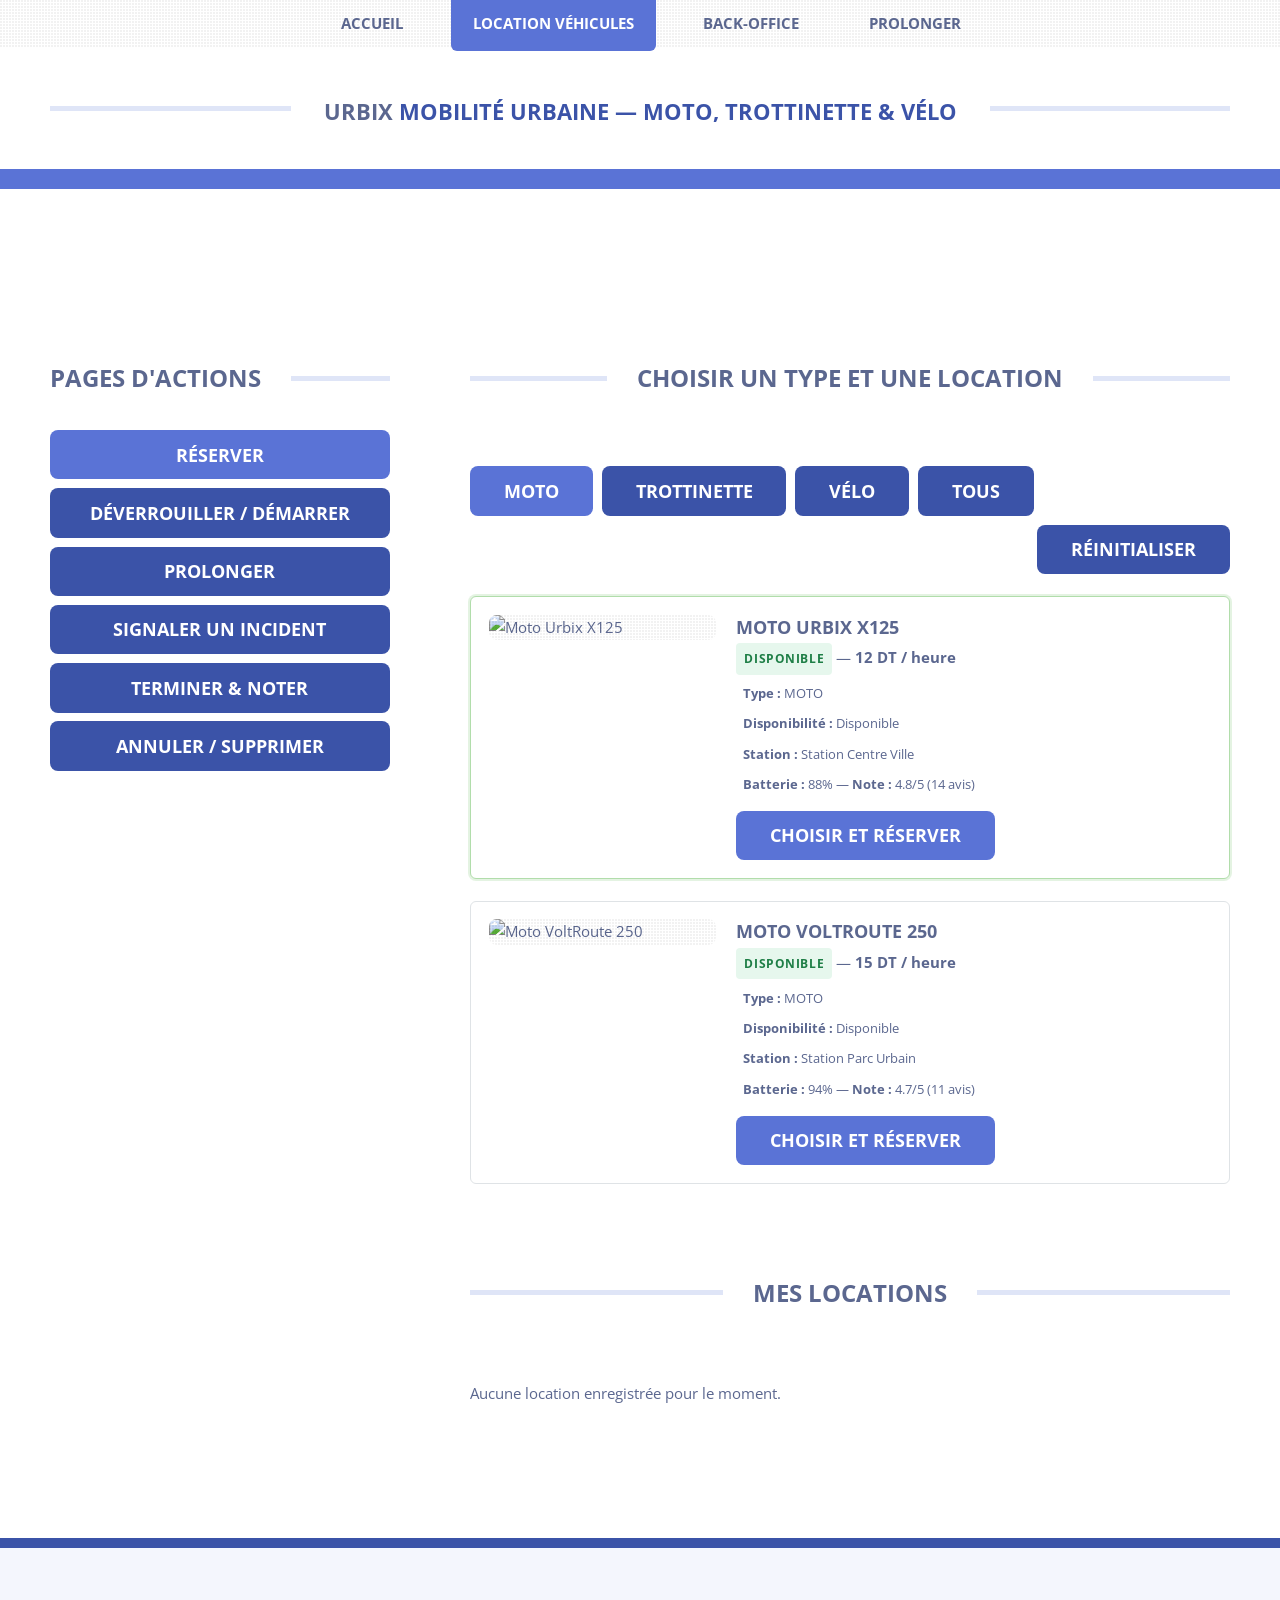
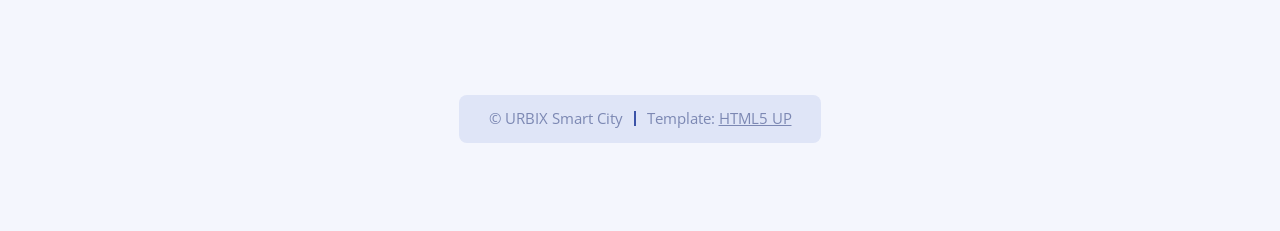
==== _template/mobilite_urbix/mobilite.html @ ba7304e3 "Ajout module mobilite URBIX (front-office, back-office, actions et images)" ====
<!DOCTYPE HTML>
<html>
	<head>
		<title>Location Moto, Trottinette &amp; Vélo - URBIX</title>
		<meta charset="utf-8" />
		<meta name="viewport" content="width=device-width, initial-scale=1, user-scalable=no" />
		<link rel="stylesheet" href="../assets/css/main.css" />
		<style>
			.choix-type-bar { display: flex; flex-wrap: wrap; gap: 0.6em; margin-bottom: 1.5em; }
			.badge-statut { display: inline-block; padding: 0.25em 0.7em; border-radius: 4px; font-size: 0.8em; font-weight: 700; text-transform: uppercase; letter-spacing: 0.05em; }
			.statut-disponible { background: #e6f7ed; color: #1e7e46; }
			.statut-reserve { background: #fff4e5; color: #b25e09; }
			.statut-encours { background: #e6f0ff; color: #1d5bbf; }
			.statut-maintenance { background: #fdecec; color: #b42318; }
			.statut-termine { background: #f0f1f3; color: #475467; }
			.vehicule-meta { list-style: none; padding: 0; margin: 0.5em 0 1em 0; font-size: 0.9em; }
			.vehicule-meta li { margin-bottom: 0.35em; }
			.carte-location-box { border: 1px solid #dfe3e6; border-radius: 6px; padding: 1.2em; margin-bottom: 1.5em; background: #ffffff; }
			.carte-location-box.selectionnee { border-color: #b1ddab; box-shadow: 0 0 0 2px rgba(177, 221, 171, 0.35); }
			.pile-liens-actions { display: flex; flex-direction: column; gap: 0.6em; }
			.pile-liens-actions .button { width: 100%; text-align: center; }
			.historique-item { border-bottom: 1px solid #e5e5e5; padding: 0.9em 0; }
			.historique-item:last-child { border-bottom: none; }
			.actions-ligne { display: flex; flex-wrap: wrap; gap: 0.45em; margin-top: 0.6em; }
			.actions-ligne .button.small { padding: 0.35em 0.75em; font-size: 0.75em; height: auto; line-height: 1.4; }
			.alerte-feedback { padding: 0.8em 1.2em; border-radius: 4px; background: #eef6ee; border: 1px solid #b1ddab; color: #234e26; margin-bottom: 1.2em; display: none; }
		</style>
	</head>
	<body class="is-preload">
		<div id="page-wrapper">

			<header id="header">
				<div class="logo container">
					<div>
						<h1><a href="../index.html" id="logo">URBIX</a></h1>
						<p>Mobilité urbaine — Moto, Trottinette &amp; Vélo</p>
					</div>
				</div>
			</header>

			<nav id="nav">
				<ul>
					<li><a href="../index.html">Accueil</a></li>
					<li class="current"><a href="mobilite.html">Location Véhicules</a></li>
					<li><a href="backoffice_mobilite.html">Back-Office</a></li>
					<li><a href="prolonger.html">Prolonger</a></li>
				</ul>
			</nav>

			<section id="main">
				<div class="container">
					<div class="row gtr-200">

						<div class="col-12">
							<div id="feedbackBox" class="alerte-feedback"></div>
						</div>

						<!-- COLONNE GAUCHE : Liste des pages d'actions empilées -->
						<div class="col-4 col-12-medium">
							<div class="sidebar">
								<section class="box">
									<h2 class="major"><span>Pages d'actions</span></h2>
									<div class="pile-liens-actions">
										<a href="reserver.html" class="button small" id="lienReserver">Réserver</a>
										<a href="demarrer.html" class="button small alt" id="lienDemarrer">Déverrouiller / Démarrer</a>
										<a href="prolonger.html" class="button small alt" id="lienProlonger">Prolonger</a>
										<a href="incident.html" class="button small alt" id="lienIncident">Signaler un incident</a>
										<a href="terminer.html" class="button small alt" id="lienTerminer">Terminer &amp; noter</a>
										<a href="annuler.html" class="button small alt" id="lienAnnuler">Annuler / Supprimer</a>
									</div>
								</section>
							</div>
						</div>

						<!-- COLONNE DROITE : Choix Moto / Trottinette / Vélo + Locations disponibles -->
						<div class="col-8 col-12-medium imp-medium">
							<div class="content">

								<section class="box">
									<h2 class="major"><span>Choisir un type et une location</span></h2>

									<div class="choix-type-bar" id="filterButtons">
										<button type="button" class="button small" data-filter="moto">Moto</button>
										<button type="button" class="button alt small" data-filter="trottinette">Trottinette</button>
										<button type="button" class="button alt small" data-filter="velo">Vélo</button>
										<button type="button" class="button alt small" data-filter="tous">Tous</button>
										<button type="button" class="button alt small" id="btnResetDemo" style="margin-left: auto;">Réinitialiser</button>
									</div>

									<div id="flotteContainer"></div>
								</section>

								<section class="box">
									<h2 class="major"><span>Mes locations</span></h2>
									<div id="listeLocations"></div>
								</section>

							</div>
						</div>

					</div>
				</div>
			</section>

			<footer id="footer">
				<div class="container">
					<div id="copyright">
						<ul class="menu">
							<li>&copy; URBIX Smart City</li><li>Template: <a href="http://html5up.net">HTML5 UP</a></li>
						</ul>
					</div>
				</div>
			</footer>

		</div>

		<script src="../assets/js/jquery.min.js"></script>
		<script src="../assets/js/jquery.dropotron.min.js"></script>
		<script src="../assets/js/jquery.scrolly.min.js"></script>
		<script src="../assets/js/browser.min.js"></script>
		<script src="../assets/js/breakpoints.min.js"></script>
		<script src="../assets/js/util.js"></script>
		<script src="../assets/js/main.js"></script>

		<script>
			const STORAGE_KEY = 'urbix_mobilite_state_v2';

			const DEFAULT_IMAGES_BY_ID = {
				V1: '../images/urbix-moto.png',
				V2: '../images/voltrider.png',
				V3: '../images/scootcity.png',
				V4: '../images/glidemax.png',
				V5: '../images/velo-vassist.png',
				V6: '../images/ecoride.png'
			};

			const INITIAL_STATE = {
				filtre: 'moto',
				selectedVehiculeId: 'V1',
				selectedLocationId: '',
				vehicules: [
					{ id: 'V1', nom: 'Moto Urbix X125', type: 'moto', tarifHeure: 12, autonomie: '88%', station: 'Station Centre Ville', statut: 'disponible', noteMoyenne: 4.8, avisCount: 14, image: '../images/urbix-moto.png' },
					{ id: 'V2', nom: 'Moto VoltRoute 250', type: 'moto', tarifHeure: 15, autonomie: '94%', station: 'Station Parc Urbain', statut: 'disponible', noteMoyenne: 4.7, avisCount: 11, image: '../images/voltrider.png' },
					{ id: 'V3', nom: 'Trottinette ScootCity Pro', type: 'trottinette', tarifHeure: 4, autonomie: '92%', station: 'Station Campus Nord', statut: 'disponible', noteMoyenne: 4.6, avisCount: 22, image: '../images/scootcity.png' },
					{ id: 'V4', nom: 'Trottinette GlideMax', type: 'trottinette', tarifHeure: 5, autonomie: '76%', station: 'Station Gare Centrale', statut: 'disponible', noteMoyenne: 4.5, avisCount: 16, image: '../images/glidemax.png' },
					{ id: 'V5', nom: 'Vélo Urbain V-Assist', type: 'velo', tarifHeure: 5, autonomie: '81%', station: 'Station Gare Centrale', statut: 'disponible', noteMoyenne: 4.9, avisCount: 19, image: '../images/velo-vassist.png' },
					{ id: 'V6', nom: 'Vélo EcoRide City', type: 'velo', tarifHeure: 3, autonomie: '100%', station: 'Station Centre Ville', statut: 'disponible', noteMoyenne: 4.8, avisCount: 27, image: '../images/ecoride.png' }
				],
				locations: []
			};

			let state = loadState();
			let timerInterval = null;

			function loadState() {
				try {
					const raw = localStorage.getItem(STORAGE_KEY);
					if (raw) {
						const parsed = JSON.parse(raw);
						if (Array.isArray(parsed.vehicules)) {
							parsed.vehicules.forEach(v => {
								if (!v.image || v.image.includes('pic0') || v.image.endsWith('.jpg') || !v.image.startsWith('../images/')) {
									v.image = DEFAULT_IMAGES_BY_ID[v.id] || '../images/urbix-moto.png';
								}
							});
						}
						return parsed;
					}
				} catch (e) {}
				return JSON.parse(JSON.stringify(INITIAL_STATE));
			}

			function saveState() {
				localStorage.setItem(STORAGE_KEY, JSON.stringify(state));
			}

			function showFeedback(message) {
				const box = document.getElementById('feedbackBox');
				box.textContent = message;
				box.style.display = 'block';
				clearTimeout(box._timeout);
				box._timeout = setTimeout(() => { box.style.display = 'none'; }, 4000);
			}

			function formatStatut(statut) {
				const map = {
					disponible: ['Disponible', 'statut-disponible'],
					reserve: ['Réservé', 'statut-reserve'],
					encours: ['En cours', 'statut-encours'],
					maintenance: ['En maintenance', 'statut-maintenance'],
					termine: ['Terminé', 'statut-termine']
				};
				const [label, cls] = map[statut] || [statut, 'statut-termine'];
				return `<span class="badge-statut ${cls}">${label}</span>`;
			}

			function mettreAJourLiensActions() {
				const vParam = state.selectedVehiculeId ? `?vehicule=${encodeURIComponent(state.selectedVehiculeId)}` : '';
				const lParam = state.selectedLocationId ? `?loc=${encodeURIComponent(state.selectedLocationId)}` : '';
				document.getElementById('lienReserver').href = `reserver.html${vParam}`;
				document.getElementById('lienDemarrer').href = `demarrer.html${lParam}`;
				document.getElementById('lienProlonger').href = `prolonger.html${lParam}`;
				document.getElementById('lienIncident').href = `incident.html${lParam}`;
				document.getElementById('lienTerminer').href = `terminer.html${lParam}`;
				document.getElementById('lienAnnuler').href = `annuler.html${lParam}`;
			}

			function choisirVehiculeEtAllerReserver(vehiculeId) {
				state.selectedVehiculeId = vehiculeId;
				saveState();
				window.location.href = `reserver.html?vehicule=${encodeURIComponent(vehiculeId)}`;
			}

			function allerAction(page, locId) {
				state.selectedLocationId = locId;
				saveState();
				window.location.href = `${page}?loc=${encodeURIComponent(locId)}`;
			}

			function remettreEnService(vehiculeId) {
				const v = state.vehicules.find(item => item.id === vehiculeId);
				if (!v) return;
				v.statut = 'disponible';
				renderAll();
				showFeedback(`${v.nom} est de nouveau disponible.`);
			}

			function renderFiltres() {
				document.querySelectorAll('#filterButtons button[data-filter]').forEach(btn => {
					const isActive = btn.dataset.filter === state.filtre;
					btn.classList.toggle('alt', !isActive);
				});
			}

			function renderFlotte() {
				const container = document.getElementById('flotteContainer');
				const liste = state.vehicules.filter(v => state.filtre === 'tous' || v.type === state.filtre);

				container.innerHTML = liste.map(v => {
					const estSelectionnee = v.id === state.selectedVehiculeId;
					return `
						<div class="carte-location-box ${estSelectionnee ? 'selectionnee' : ''}">
							<div class="row gtr-50">
								<div class="col-4 col-12-small">
									<span class="image fit" style="margin: 0;"><img src="${v.image}" alt="${v.nom}" /></span>
								</div>
								<div class="col-8 col-12-small">
									<h3 style="margin-bottom: 0.25em;">${v.nom}</h3>
									<p style="margin-bottom: 0.4em;">
										${formatStatut(v.statut)} — <strong>${v.tarifHeure} DT / heure</strong>
									</p>
									<ul class="vehicule-meta">
										<li><strong>Type :</strong> ${v.type.toUpperCase()}</li>
										<li><strong>Disponibilité :</strong> ${v.statut === 'disponible' ? 'Disponible' : 'Non disponible (' + v.statut + ')'}</li>
										<li><strong>Station :</strong> ${v.station}</li>
										<li><strong>Batterie :</strong> ${v.autonomie} — <strong>Note :</strong> ${v.noteMoyenne.toFixed(1)}/5 (${v.avisCount} avis)</li>
									</ul>
									${v.statut === 'disponible'
										? `<button type="button" class="button small" onclick="choisirVehiculeEtAllerReserver('${v.id}')">Choisir et réserver</button>`
										: v.statut === 'maintenance'
											? `<button type="button" class="button alt small" onclick="remettreEnService('${v.id}')">Remettre disponible</button>`
											: `<button type="button" class="button alt small" disabled>Indisponible</button>`
									}
								</div>
							</div>
						</div>
					`;
				}).join('');
			}

			function formatTimer(sec) {
				const m = Math.floor(sec / 60);
				const s = sec % 60;
				return `${String(m).padStart(2, '0')}:${String(s).padStart(2, '0')}`;
			}

			function renderLocations() {
				const container = document.getElementById('listeLocations');
				if (state.locations.length === 0) {
					container.innerHTML = '<p>Aucune location enregistrée pour le moment.</p>';
					return;
				}

				if (!state.selectedLocationId && state.locations[0]) {
					state.selectedLocationId = state.locations[0].id;
				}

				container.innerHTML = state.locations.map(l => {
					const active = l.statut === 'reserve' || l.statut === 'encours';
					return `
						<div class="historique-item">
							<div>
								<strong>${l.id}</strong> — <strong>${l.vehiculeNom}</strong> (${l.vehiculeType})
								${formatStatut(l.statut)}
								${l.annulee ? '<span class="badge-statut statut-termine">Annulée</span>' : ''}
							</div>
							<p style="margin: 0.4em 0;">
								Départ : <strong>${l.stationDepart}</strong> → Retour : <strong>${l.stationRetour}</strong> |
								Durée : <strong>${l.dureeHeures}h</strong> |
								Total : <strong>${l.montant.toFixed(2)} DT</strong> |
								PIN : <strong>${l.codePin}</strong>
								${l.statut === 'encours' ? `| Chrono : <strong id="chrono-${l.id}">${formatTimer(l.elapsedSec || 0)}</strong>` : ''}
								${l.noteDonnee ? `| Note : <strong>${l.noteDonnee}/5</strong>` : ''}
								${l.incident ? `| Incident : <strong>${l.incident}</strong>` : ''}
							</p>
							<div class="actions-ligne">
								${l.statut === 'reserve'
									? `<button type="button" class="button small" onclick="allerAction('demarrer.html', '${l.id}')">Déverrouiller</button>`
									: ''
								}
								${active
									? `
										<button type="button" class="button small" onclick="allerAction('prolonger.html', '${l.id}')">Prolonger</button>
										<button type="button" class="button alt small" onclick="allerAction('incident.html', '${l.id}')">Incident</button>
										<button type="button" class="button small" onclick="allerAction('terminer.html', '${l.id}')">Terminer</button>
									`
									: ''
								}
								<button type="button" class="button alt small" onclick="allerAction('annuler.html', '${l.id}')">
									${active ? 'Annuler' : 'Supprimer'}
								</button>
							</div>
						</div>
					`;
				}).join('');
			}

			function renderAll() {
				renderFiltres();
				renderFlotte();
				renderLocations();
				mettreAJourLiensActions();
				saveState();
			}

			document.querySelectorAll('#filterButtons button[data-filter]').forEach(btn => {
				btn.addEventListener('click', () => {
					state.filtre = btn.dataset.filter;
					renderAll();
				});
			});

			document.getElementById('btnResetDemo').addEventListener('click', () => {
				localStorage.removeItem(STORAGE_KEY);
				state = JSON.parse(JSON.stringify(INITIAL_STATE));
				renderAll();
				showFeedback('Données réinitialisées.');
			});

			timerInterval = setInterval(() => {
				let changed = false;
				state.locations.forEach(l => {
					if (l.statut === 'encours') {
						l.elapsedSec = (l.elapsedSec || 0) + 1;
						const el = document.getElementById('chrono-' + l.id);
						if (el) el.textContent = formatTimer(l.elapsedSec);
						changed = true;
					}
				});
				if (changed) saveState();
			}, 1000);

			renderAll();
		</script>
	</body>
</html>
---- _template/assets/css/main.css ----
@import url("fontawesome-all.min.css");
@import url("https://fonts.googleapis.com/css?family=Open+Sans:400,400italic,700,700italic|Open+Sans+Condensed:700");

/*
	TXT by HTML5 UP
	html5up.net | @ajlkn
	Free for personal and commercial use under the CCA 3.0 license (html5up.net/license)
*/

html, body, div, span, applet, object,
iframe, h1, h2, h3, h4, h5, h6, p, blockquote,
pre, a, abbr, acronym, address, big, cite,
code, del, dfn, em, img, ins, kbd, q, s, samp,
small, strike, strong, sub, sup, tt, var, b,
u, i, center, dl, dt, dd, ol, ul, li, fieldset,
form, label, legend, table, caption, tbody,
tfoot, thead, tr, th, td, article, aside,
canvas, details, embed, figure, figcaption,
footer, header, hgroup, menu, nav, output, ruby,
section, summary, time, mark, audio, video {
	margin: 0;
	padding: 0;
	border: 0;
	font-size: 100%;
	font: inherit;
	vertical-align: baseline;}

article, aside, details, figcaption, figure,
footer, header, hgroup, menu, nav, section {
	display: block;}

body {
	line-height: 1;
}

ol, ul {
	list-style: none;
}

blockquote, q {
	quotes: none;
}

	blockquote:before, blockquote:after, q:before, q:after {
		content: '';
		content: none;
	}

table {
	border-collapse: collapse;
	border-spacing: 0;
}

body {
	-webkit-text-size-adjust: none;
}

mark {
	background-color: transparent;
	color: inherit;
}

input::-moz-focus-inner {
	border: 0;
	padding: 0;
}

input, select, textarea {
	-moz-appearance: none;
	-webkit-appearance: none;
	-ms-appearance: none;
	appearance: none;
}

/* Basic */

	html {
		box-sizing: border-box;
	}

	*, *:before, *:after {
		box-sizing: inherit;
	}

	body {
		background: #f4f6fd;
	}

		body.is-preload *, body.is-preload *:before, body.is-preload *:after {
			-moz-animation: none !important;
			-webkit-animation: none !important;
			-ms-animation: none !important;
			animation: none !important;
			-moz-transition: none !important;
			-webkit-transition: none !important;
			-ms-transition: none !important;
			transition: none !important;
		}

	body, input, textarea, select {
		font-family: 'Open Sans', sans-serif;
		font-weight: 400;
		color: #5b678f;
		font-size: 13pt;
		line-height: 2em;
	}

	h1, h2, h3, h4, h5, h6 {
		font-family: 'Open Sans Condensed', sans-serif;
		font-weight: 700;
		text-transform: uppercase;
		color: #5b678f;
		margin: 0 0 0.5em 0;
		line-height: 1.3;
	}

	h1 a, h2 a, h3 a, h4 a, h5 a, h6 a {
		text-decoration: none;
		color: inherit;
	}

	h2 {
		font-size: 1.65em;
	}

		h2.major {
			position: relative;
			border-top: solid 5px #dfe5f7;
			font-size: 1.65em;
			text-align: center;
			margin: 0 0 3em 0;
			top: 0.775em;
		}

			h2.major span {
				background: #fff;
				position: relative;
				display: inline-block;
				top: -0.775em;
				padding: 0 1.25em 0 1.25em;
			}

	h3, h4 {
		font-size: 1.25em;
	}

	a {
		color: #3b53a8;
		text-decoration: underline;
	}

		a:hover {
			text-decoration: none;
		}

	b, strong {
		font-weight: 700;
		color: #5b678f;
	}

	i, em {
		font-style: italic;
	}

	br.clear {
		clear: both;
	}

	sub {
		position: relative;
		top: 0.5em;
		font-size: 0.8em;
	}

	sup {
		position: relative;
		top: -0.5em;
		font-size: 0.8em;
	}

	hr {
		border: 0;
		border-top: solid 2px #dfe5f7;
		margin: 0 0 3em 0;
	}

	blockquote {
		border-left: solid 5px #dfe5f7;
		padding: 1em 0 1em 1.5em;
		font-style: italic;
	}

	p, ul, ol, dl, table {
		margin-bottom: 3em;
	}

/* Section/Article */

	section, article {
		margin-bottom: 6em;
	}

		section > :last-child, section:last-child, article > :last-child, article:last-child {
			margin-bottom: 0;
		}

	header > p {
		display: block;
		font-family: 'Open Sans Condensed', sans-serif;
		font-weight: 700;
		text-transform: uppercase;
		color: #3b53a8;
	}

/* Container */

	.container {
		margin: 0 auto;
		max-width: 100%;
		width: 64em;
	}

		@media screen and (max-width: 1680px) {

			.container {
				width: 75em;
			}

		}

		@media screen and (max-width: 1280px) {

			.container {
				width: calc(100% - 100px);
			}

		}

		@media screen and (max-width: 980px) {

			.container {
				width: calc(100% - 100px);
			}

		}

		@media screen and (max-width: 736px) {

			.container {
				width: calc(100% - 40px);
			}

		}

		@media screen and (max-width: 360px) {

			.container {
				width: calc(100% - 30px);
			}

		}

/* Row */

	.row {
		display: flex;
		flex-wrap: wrap;
		box-sizing: border-box;
		align-items: stretch;
	}

		.row > * {
			box-sizing: border-box;
		}

		.row.gtr-uniform > * > :last-child {
			margin-bottom: 0;
		}

		.row.aln-left {
			justify-content: flex-start;
		}

		.row.aln-center {
			justify-content: center;
		}

		.row.aln-right {
			justify-content: flex-end;
		}

		.row.aln-top {
			align-items: flex-start;
		}

		.row.aln-middle {
			align-items: center;
		}

		.row.aln-bottom {
			align-items: flex-end;
		}

		.row > .imp {
			order: -1;
		}

		.row > .col-1 {
			width: 8.33333%;
		}

		.row > .off-1 {
			margin-left: 8.33333%;
		}

		.row > .col-2 {
			width: 16.66667%;
		}

		.row > .off-2 {
			margin-left: 16.66667%;
		}

		.row > .col-3 {
			width: 25%;
		}

		.row > .off-3 {
			margin-left: 25%;
		}

		.row > .col-4 {
			width: 33.33333%;
		}

		.row > .off-4 {
			margin-left: 33.33333%;
		}

		.row > .col-5 {
			width: 41.66667%;
		}

		.row > .off-5 {
			margin-left: 41.66667%;
		}

		.row > .col-6 {
			width: 50%;
		}

		.row > .off-6 {
			margin-left: 50%;
		}

		.row > .col-7 {
			width: 58.33333%;
		}

		.row > .off-7 {
			margin-left: 58.33333%;
		}

		.row > .col-8 {
			width: 66.66667%;
		}

		.row > .off-8 {
			margin-left: 66.66667%;
		}

		.row > .col-9 {
			width: 75%;
		}

		.row > .off-9 {
			margin-left: 75%;
		}

		.row > .col-10 {
			width: 83.33333%;
		}

		.row > .off-10 {
			margin-left: 83.33333%;
		}

		.row > .col-11 {
			width: 91.66667%;
		}

		.row > .off-11 {
			margin-left: 91.66667%;
		}

		.row > .col-12 {
			width: 100%;
		}

		.row > .off-12 {
			margin-left: 100%;
		}

		.row.gtr-0 {
			margin-top: 0px;
			margin-left: 0px;
		}

			.row.gtr-0 > * {
				padding: 0px 0 0 0px;
			}

			.row.gtr-0.gtr-uniform {
				margin-top: 0px;
			}

				.row.gtr-0.gtr-uniform > * {
					padding-top: 0px;
				}

		.row.gtr-25 {
			margin-top: -12.5px;
			margin-left: -12.5px;
		}

			.row.gtr-25 > * {
				padding: 12.5px 0 0 12.5px;
			}

			.row.gtr-25.gtr-uniform {
				margin-top: -12.5px;
			}

				.row.gtr-25.gtr-uniform > * {
					padding-top: 12.5px;
				}

		.row.gtr-50 {
			margin-top: -25px;
			margin-left: -25px;
		}

			.row.gtr-50 > * {
				padding: 25px 0 0 25px;
			}

			.row.gtr-50.gtr-uniform {
				margin-top: -25px;
			}

				.row.gtr-50.gtr-uniform > * {
					padding-top: 25px;
				}

		.row {
			margin-top: -50px;
			margin-left: -50px;
		}

			.row > * {
				padding: 50px 0 0 50px;
			}

			.row.gtr-uniform {
				margin-top: -50px;
			}

				.row.gtr-uniform > * {
					padding-top: 50px;
				}

		.row.gtr-150 {
			margin-top: -75px;
			margin-left: -75px;
		}

			.row.gtr-150 > * {
				padding: 75px 0 0 75px;
			}

			.row.gtr-150.gtr-uniform {
				margin-top: -75px;
			}

				.row.gtr-150.gtr-uniform > * {
					padding-top: 75px;
				}

		.row.gtr-200 {
			margin-top: -100px;
			margin-left: -100px;
		}

			.row.gtr-200 > * {
				padding: 100px 0 0 100px;
			}

			.row.gtr-200.gtr-uniform {
				margin-top: -100px;
			}

				.row.gtr-200.gtr-uniform > * {
					padding-top: 100px;
				}

		@media screen and (max-width: 1680px) {

			.row {
				display: flex;
				flex-wrap: wrap;
				box-sizing: border-box;
				align-items: stretch;
			}

				.row > * {
					box-sizing: border-box;
				}

				.row.gtr-uniform > * > :last-child {
					margin-bottom: 0;
				}

				.row.aln-left {
					justify-content: flex-start;
				}

				.row.aln-center {
					justify-content: center;
				}

				.row.aln-right {
					justify-content: flex-end;
				}

				.row.aln-top {
					align-items: flex-start;
				}

				.row.aln-middle {
					align-items: center;
				}

				.row.aln-bottom {
					align-items: flex-end;
				}

				.row > .imp-xlarge {
					order: -1;
				}

				.row > .col-1-xlarge {
					width: 8.33333%;
				}

				.row > .off-1-xlarge {
					margin-left: 8.33333%;
				}

				.row > .col-2-xlarge {
					width: 16.66667%;
				}

				.row > .off-2-xlarge {
					margin-left: 16.66667%;
				}

				.row > .col-3-xlarge {
					width: 25%;
				}

				.row > .off-3-xlarge {
					margin-left: 25%;
				}

				.row > .col-4-xlarge {
					width: 33.33333%;
				}

				.row > .off-4-xlarge {
					margin-left: 33.33333%;
				}

				.row > .col-5-xlarge {
					width: 41.66667%;
				}

				.row > .off-5-xlarge {
					margin-left: 41.66667%;
				}

				.row > .col-6-xlarge {
					width: 50%;
				}

				.row > .off-6-xlarge {
					margin-left: 50%;
				}

				.row > .col-7-xlarge {
					width: 58.33333%;
				}

				.row > .off-7-xlarge {
					margin-left: 58.33333%;
				}

				.row > .col-8-xlarge {
					width: 66.66667%;
				}

				.row > .off-8-xlarge {
					margin-left: 66.66667%;
				}

				.row > .col-9-xlarge {
					width: 75%;
				}

				.row > .off-9-xlarge {
					margin-left: 75%;
				}

				.row > .col-10-xlarge {
					width: 83.33333%;
				}

				.row > .off-10-xlarge {
					margin-left: 83.33333%;
				}

				.row > .col-11-xlarge {
					width: 91.66667%;
				}

				.row > .off-11-xlarge {
					margin-left: 91.66667%;
				}

				.row > .col-12-xlarge {
					width: 100%;
				}

				.row > .off-12-xlarge {
					margin-left: 100%;
				}

				.row.gtr-0 {
					margin-top: 0px;
					margin-left: 0px;
				}

					.row.gtr-0 > * {
						padding: 0px 0 0 0px;
					}

					.row.gtr-0.gtr-uniform {
						margin-top: 0px;
					}

						.row.gtr-0.gtr-uniform > * {
							padding-top: 0px;
						}

				.row.gtr-25 {
					margin-top: -12.5px;
					margin-left: -12.5px;
				}

					.row.gtr-25 > * {
						padding: 12.5px 0 0 12.5px;
					}

					.row.gtr-25.gtr-uniform {
						margin-top: -12.5px;
					}

						.row.gtr-25.gtr-uniform > * {
							padding-top: 12.5px;
						}

				.row.gtr-50 {
					margin-top: -25px;
					margin-left: -25px;
				}

					.row.gtr-50 > * {
						padding: 25px 0 0 25px;
					}

					.row.gtr-50.gtr-uniform {
						margin-top: -25px;
					}

						.row.gtr-50.gtr-uniform > * {
							padding-top: 25px;
						}

				.row {
					margin-top: -50px;
					margin-left: -50px;
				}

					.row > * {
						padding: 50px 0 0 50px;
					}

					.row.gtr-uniform {
						margin-top: -50px;
					}

						.row.gtr-uniform > * {
							padding-top: 50px;
						}

				.row.gtr-150 {
					margin-top: -75px;
					margin-left: -75px;
				}

					.row.gtr-150 > * {
						padding: 75px 0 0 75px;
					}

					.row.gtr-150.gtr-uniform {
						margin-top: -75px;
					}

						.row.gtr-150.gtr-uniform > * {
							padding-top: 75px;
						}

				.row.gtr-200 {
					margin-top: -100px;
					margin-left: -100px;
				}

					.row.gtr-200 > * {
						padding: 100px 0 0 100px;
					}

					.row.gtr-200.gtr-uniform {
						margin-top: -100px;
					}

						.row.gtr-200.gtr-uniform > * {
							padding-top: 100px;
						}

		}

		@media screen and (max-width: 1280px) {

			.row {
				display: flex;
				flex-wrap: wrap;
				box-sizing: border-box;
				align-items: stretch;
			}

				.row > * {
					box-sizing: border-box;
				}

				.row.gtr-uniform > * > :last-child {
					margin-bottom: 0;
				}

				.row.aln-left {
					justify-content: flex-start;
				}

				.row.aln-center {
					justify-content: center;
				}

				.row.aln-right {
					justify-content: flex-end;
				}

				.row.aln-top {
					align-items: flex-start;
				}

				.row.aln-middle {
					align-items: center;
				}

				.row.aln-bottom {
					align-items: flex-end;
				}

				.row > .imp-large {
					order: -1;
				}

				.row > .col-1-large {
					width: 8.33333%;
				}

				.row > .off-1-large {
					margin-left: 8.33333%;
				}

				.row > .col-2-large {
					width: 16.66667%;
				}

				.row > .off-2-large {
					margin-left: 16.66667%;
				}

				.row > .col-3-large {
					width: 25%;
				}

				.row > .off-3-large {
					margin-left: 25%;
				}

				.row > .col-4-large {
					width: 33.33333%;
				}

				.row > .off-4-large {
					margin-left: 33.33333%;
				}

				.row > .col-5-large {
					width: 41.66667%;
				}

				.row > .off-5-large {
					margin-left: 41.66667%;
				}

				.row > .col-6-large {
					width: 50%;
				}

				.row > .off-6-large {
					margin-left: 50%;
				}

				.row > .col-7-large {
					width: 58.33333%;
				}

				.row > .off-7-large {
					margin-left: 58.33333%;
				}

				.row > .col-8-large {
					width: 66.66667%;
				}

				.row > .off-8-large {
					margin-left: 66.66667%;
				}

				.row > .col-9-large {
					width: 75%;
				}

				.row > .off-9-large {
					margin-left: 75%;
				}

				.row > .col-10-large {
					width: 83.33333%;
				}

				.row > .off-10-large {
					margin-left: 83.33333%;
				}

				.row > .col-11-large {
					width: 91.66667%;
				}

				.row > .off-11-large {
					margin-left: 91.66667%;
				}

				.row > .col-12-large {
					width: 100%;
				}

				.row > .off-12-large {
					margin-left: 100%;
				}

				.row.gtr-0 {
					margin-top: 0px;
					margin-left: 0px;
				}

					.row.gtr-0 > * {
						padding: 0px 0 0 0px;
					}

					.row.gtr-0.gtr-uniform {
						margin-top: 0px;
					}

						.row.gtr-0.gtr-uniform > * {
							padding-top: 0px;
						}

				.row.gtr-25 {
					margin-top: -10px;
					margin-left: -10px;
				}

					.row.gtr-25 > * {
						padding: 10px 0 0 10px;
					}

					.row.gtr-25.gtr-uniform {
						margin-top: -10px;
					}

						.row.gtr-25.gtr-uniform > * {
							padding-top: 10px;
						}

				.row.gtr-50 {
					margin-top: -20px;
					margin-left: -20px;
				}

					.row.gtr-50 > * {
						padding: 20px 0 0 20px;
					}

					.row.gtr-50.gtr-uniform {
						margin-top: -20px;
					}

						.row.gtr-50.gtr-uniform > * {
							padding-top: 20px;
						}

				.row {
					margin-top: -40px;
					margin-left: -40px;
				}

					.row > * {
						padding: 40px 0 0 40px;
					}

					.row.gtr-uniform {
						margin-top: -40px;
					}

						.row.gtr-uniform > * {
							padding-top: 40px;
						}

				.row.gtr-150 {
					margin-top: -60px;
					margin-left: -60px;
				}

					.row.gtr-150 > * {
						padding: 60px 0 0 60px;
					}

					.row.gtr-150.gtr-uniform {
						margin-top: -60px;
					}

						.row.gtr-150.gtr-uniform > * {
							padding-top: 60px;
						}

				.row.gtr-200 {
					margin-top: -80px;
					margin-left: -80px;
				}

					.row.gtr-200 > * {
						padding: 80px 0 0 80px;
					}

					.row.gtr-200.gtr-uniform {
						margin-top: -80px;
					}

						.row.gtr-200.gtr-uniform > * {
							padding-top: 80px;
						}

		}

		@media screen and (max-width: 980px) {

			.row {
				display: flex;
				flex-wrap: wrap;
				box-sizing: border-box;
				align-items: stretch;
			}

				.row > * {
					box-sizing: border-box;
				}

				.row.gtr-uniform > * > :last-child {
					margin-bottom: 0;
				}

				.row.aln-left {
					justify-content: flex-start;
				}

				.row.aln-center {
					justify-content: center;
				}

				.row.aln-right {
					justify-content: flex-end;
				}

				.row.aln-top {
					align-items: flex-start;
				}

				.row.aln-middle {
					align-items: center;
				}

				.row.aln-bottom {
					align-items: flex-end;
				}

				.row > .imp-medium {
					order: -1;
				}

				.row > .col-1-medium {
					width: 8.33333%;
				}

				.row > .off-1-medium {
					margin-left: 8.33333%;
				}

				.row > .col-2-medium {
					width: 16.66667%;
				}

				.row > .off-2-medium {
					margin-left: 16.66667%;
				}

				.row > .col-3-medium {
					width: 25%;
				}

				.row > .off-3-medium {
					margin-left: 25%;
				}

				.row > .col-4-medium {
					width: 33.33333%;
				}

				.row > .off-4-medium {
					margin-left: 33.33333%;
				}

				.row > .col-5-medium {
					width: 41.66667%;
				}

				.row > .off-5-medium {
					margin-left: 41.66667%;
				}

				.row > .col-6-medium {
					width: 50%;
				}

				.row > .off-6-medium {
					margin-left: 50%;
				}

				.row > .col-7-medium {
					width: 58.33333%;
				}

				.row > .off-7-medium {
					margin-left: 58.33333%;
				}

				.row > .col-8-medium {
					width: 66.66667%;
				}

				.row > .off-8-medium {
					margin-left: 66.66667%;
				}

				.row > .col-9-medium {
					width: 75%;
				}

				.row > .off-9-medium {
					margin-left: 75%;
				}

				.row > .col-10-medium {
					width: 83.33333%;
				}

				.row > .off-10-medium {
					margin-left: 83.33333%;
				}

				.row > .col-11-medium {
					width: 91.66667%;
				}

				.row > .off-11-medium {
					margin-left: 91.66667%;
				}

				.row > .col-12-medium {
					width: 100%;
				}

				.row > .off-12-medium {
					margin-left: 100%;
				}

				.row.gtr-0 {
					margin-top: 0px;
					margin-left: 0px;
				}

					.row.gtr-0 > * {
						padding: 0px 0 0 0px;
					}

					.row.gtr-0.gtr-uniform {
						margin-top: 0px;
					}

						.row.gtr-0.gtr-uniform > * {
							padding-top: 0px;
						}

				.row.gtr-25 {
					margin-top: -12.5px;
					margin-left: -12.5px;
				}

					.row.gtr-25 > * {
						padding: 12.5px 0 0 12.5px;
					}

					.row.gtr-25.gtr-uniform {
						margin-top: -12.5px;
					}

						.row.gtr-25.gtr-uniform > * {
							padding-top: 12.5px;
						}

				.row.gtr-50 {
					margin-top: -25px;
					margin-left: -25px;
				}

					.row.gtr-50 > * {
						padding: 25px 0 0 25px;
					}

					.row.gtr-50.gtr-uniform {
						margin-top: -25px;
					}

						.row.gtr-50.gtr-uniform > * {
							padding-top: 25px;
						}

				.row {
					margin-top: -50px;
					margin-left: -50px;
				}

					.row > * {
						padding: 50px 0 0 50px;
					}

					.row.gtr-uniform {
						margin-top: -50px;
					}

						.row.gtr-uniform > * {
							padding-top: 50px;
						}

				.row.gtr-150 {
					margin-top: -75px;
					margin-left: -75px;
				}

					.row.gtr-150 > * {
						padding: 75px 0 0 75px;
					}

					.row.gtr-150.gtr-uniform {
						margin-top: -75px;
					}

						.row.gtr-150.gtr-uniform > * {
							padding-top: 75px;
						}

				.row.gtr-200 {
					margin-top: -100px;
					margin-left: -100px;
				}

					.row.gtr-200 > * {
						padding: 100px 0 0 100px;
					}

					.row.gtr-200.gtr-uniform {
						margin-top: -100px;
					}

						.row.gtr-200.gtr-uniform > * {
							padding-top: 100px;
						}

		}

		@media screen and (max-width: 736px) {

			.row {
				display: flex;
				flex-wrap: wrap;
				box-sizing: border-box;
				align-items: stretch;
			}

				.row > * {
					box-sizing: border-box;
				}

				.row.gtr-uniform > * > :last-child {
					margin-bottom: 0;
				}

				.row.aln-left {
					justify-content: flex-start;
				}

				.row.aln-center {
					justify-content: center;
				}

				.row.aln-right {
					justify-content: flex-end;
				}

				.row.aln-top {
					align-items: flex-start;
				}

				.row.aln-middle {
					align-items: center;
				}

				.row.aln-bottom {
					align-items: flex-end;
				}

				.row > .imp-small {
					order: -1;
				}

				.row > .col-1-small {
					width: 8.33333%;
				}

				.row > .off-1-small {
					margin-left: 8.33333%;
				}

				.row > .col-2-small {
					width: 16.66667%;
				}

				.row > .off-2-small {
					margin-left: 16.66667%;
				}

				.row > .col-3-small {
					width: 25%;
				}

				.row > .off-3-small {
					margin-left: 25%;
				}

				.row > .col-4-small {
					width: 33.33333%;
				}

				.row > .off-4-small {
					margin-left: 33.33333%;
				}

				.row > .col-5-small {
					width: 41.66667%;
				}

				.row > .off-5-small {
					margin-left: 41.66667%;
				}

				.row > .col-6-small {
					width: 50%;
				}

				.row > .off-6-small {
					margin-left: 50%;
				}

				.row > .col-7-small {
					width: 58.33333%;
				}

				.row > .off-7-small {
					margin-left: 58.33333%;
				}

				.row > .col-8-small {
					width: 66.66667%;
				}

				.row > .off-8-small {
					margin-left: 66.66667%;
				}

				.row > .col-9-small {
					width: 75%;
				}

				.row > .off-9-small {
					margin-left: 75%;
				}

				.row > .col-10-small {
					width: 83.33333%;
				}

				.row > .off-10-small {
					margin-left: 83.33333%;
				}

				.row > .col-11-small {
					width: 91.66667%;
				}

				.row > .off-11-small {
					margin-left: 91.66667%;
				}

				.row > .col-12-small {
					width: 100%;
				}

				.row > .off-12-small {
					margin-left: 100%;
				}

				.row.gtr-0 {
					margin-top: 0px;
					margin-left: 0px;
				}

					.row.gtr-0 > * {
						padding: 0px 0 0 0px;
					}

					.row.gtr-0.gtr-uniform {
						margin-top: 0px;
					}

						.row.gtr-0.gtr-uniform > * {
							padding-top: 0px;
						}

				.row.gtr-25 {
					margin-top: -5px;
					margin-left: -5px;
				}

					.row.gtr-25 > * {
						padding: 5px 0 0 5px;
					}

					.row.gtr-25.gtr-uniform {
						margin-top: -5px;
					}

						.row.gtr-25.gtr-uniform > * {
							padding-top: 5px;
						}

				.row.gtr-50 {
					margin-top: -10px;
					margin-left: -10px;
				}

					.row.gtr-50 > * {
						padding: 10px 0 0 10px;
					}

					.row.gtr-50.gtr-uniform {
						margin-top: -10px;
					}

						.row.gtr-50.gtr-uniform > * {
							padding-top: 10px;
						}

				.row {
					margin-top: -20px;
					margin-left: -20px;
				}

					.row > * {
						padding: 20px 0 0 20px;
					}

					.row.gtr-uniform {
						margin-top: -20px;
					}

						.row.gtr-uniform > * {
							padding-top: 20px;
						}

				.row.gtr-150 {
					margin-top: -30px;
					margin-left: -30px;
				}

					.row.gtr-150 > * {
						padding: 30px 0 0 30px;
					}

					.row.gtr-150.gtr-uniform {
						margin-top: -30px;
					}

						.row.gtr-150.gtr-uniform > * {
							padding-top: 30px;
						}

				.row.gtr-200 {
					margin-top: -40px;
					margin-left: -40px;
				}

					.row.gtr-200 > * {
						padding: 40px 0 0 40px;
					}

					.row.gtr-200.gtr-uniform {
						margin-top: -40px;
					}

						.row.gtr-200.gtr-uniform > * {
							padding-top: 40px;
						}

		}

		@media screen and (max-width: 360px) {

			.row {
				display: flex;
				flex-wrap: wrap;
				box-sizing: border-box;
				align-items: stretch;
			}

				.row > * {
					box-sizing: border-box;
				}

				.row.gtr-uniform > * > :last-child {
					margin-bottom: 0;
				}

				.row.aln-left {
					justify-content: flex-start;
				}

				.row.aln-center {
					justify-content: center;
				}

				.row.aln-right {
					justify-content: flex-end;
				}

				.row.aln-top {
					align-items: flex-start;
				}

				.row.aln-middle {
					align-items: center;
				}

				.row.aln-bottom {
					align-items: flex-end;
				}

				.row > .imp-xsmall {
					order: -1;
				}

				.row > .col-1-xsmall {
					width: 8.33333%;
				}

				.row > .off-1-xsmall {
					margin-left: 8.33333%;
				}

				.row > .col-2-xsmall {
					width: 16.66667%;
				}

				.row > .off-2-xsmall {
					margin-left: 16.66667%;
				}

				.row > .col-3-xsmall {
					width: 25%;
				}

				.row > .off-3-xsmall {
					margin-left: 25%;
				}

				.row > .col-4-xsmall {
					width: 33.33333%;
				}

				.row > .off-4-xsmall {
					margin-left: 33.33333%;
				}

				.row > .col-5-xsmall {
					width: 41.66667%;
				}

				.row > .off-5-xsmall {
					margin-left: 41.66667%;
				}

				.row > .col-6-xsmall {
					width: 50%;
				}

				.row > .off-6-xsmall {
					margin-left: 50%;
				}

				.row > .col-7-xsmall {
					width: 58.33333%;
				}

				.row > .off-7-xsmall {
					margin-left: 58.33333%;
				}

				.row > .col-8-xsmall {
					width: 66.66667%;
				}

				.row > .off-8-xsmall {
					margin-left: 66.66667%;
				}

				.row > .col-9-xsmall {
					width: 75%;
				}

				.row > .off-9-xsmall {
					margin-left: 75%;
				}

				.row > .col-10-xsmall {
					width: 83.33333%;
				}

				.row > .off-10-xsmall {
					margin-left: 83.33333%;
				}

				.row > .col-11-xsmall {
					width: 91.66667%;
				}

				.row > .off-11-xsmall {
					margin-left: 91.66667%;
				}

				.row > .col-12-xsmall {
					width: 100%;
				}

				.row > .off-12-xsmall {
					margin-left: 100%;
				}

				.row.gtr-0 {
					margin-top: 0px;
					margin-left: 0px;
				}

					.row.gtr-0 > * {
						padding: 0px 0 0 0px;
					}

					.row.gtr-0.gtr-uniform {
						margin-top: 0px;
					}

						.row.gtr-0.gtr-uniform > * {
							padding-top: 0px;
						}

				.row.gtr-25 {
					margin-top: -3.75px;
					margin-left: -3.75px;
				}

					.row.gtr-25 > * {
						padding: 3.75px 0 0 3.75px;
					}

					.row.gtr-25.gtr-uniform {
						margin-top: -3.75px;
					}

						.row.gtr-25.gtr-uniform > * {
							padding-top: 3.75px;
						}

				.row.gtr-50 {
					margin-top: -7.5px;
					margin-left: -7.5px;
				}

					.row.gtr-50 > * {
						padding: 7.5px 0 0 7.5px;
					}

					.row.gtr-50.gtr-uniform {
						margin-top: -7.5px;
					}

						.row.gtr-50.gtr-uniform > * {
							padding-top: 7.5px;
						}

				.row {
					margin-top: -15px;
					margin-left: -15px;
				}

					.row > * {
						padding: 15px 0 0 15px;
					}

					.row.gtr-uniform {
						margin-top: -15px;
					}

						.row.gtr-uniform > * {
							padding-top: 15px;
						}

				.row.gtr-150 {
					margin-top: -22.5px;
					margin-left: -22.5px;
				}

					.row.gtr-150 > * {
						padding: 22.5px 0 0 22.5px;
					}

					.row.gtr-150.gtr-uniform {
						margin-top: -22.5px;
					}

						.row.gtr-150.gtr-uniform > * {
							padding-top: 22.5px;
						}

				.row.gtr-200 {
					margin-top: -30px;
					margin-left: -30px;
				}

					.row.gtr-200 > * {
						padding: 30px 0 0 30px;
					}

					.row.gtr-200.gtr-uniform {
						margin-top: -30px;
					}

						.row.gtr-200.gtr-uniform > * {
							padding-top: 30px;
						}

		}

/* Image */

	.image {
		position: relative;
		display: inline-block;
		border-radius: 8px;
	}

		.image img {
			display: block;
			width: 100%;
			border-radius: 8px;
		}

		.image:before {
			content: '';
			position: absolute;
			left: 0;
			top: 0;
			width: 100%;
			height: 100%;
			background: url("images/overlay.png");
			border-radius: 8px;
		}

		.image.fit {
			display: block;
			width: 100%;
		}

		.image.featured {
			display: block;
			width: 100%;
			margin: 0 0 2em 0;
		}

		.image.left {
			float: left;
			margin: 0 2em 2em 0;
		}

		.image.centered {
			display: block;
			margin: 0 0 2em 0;
		}

			.image.centered img {
				margin: 0 auto;
				width: auto;
			}

/* Button */

	input[type="button"],
	input[type="submit"],
	input[type="reset"],
	button,
	.button {
		-webkit-appearance: none;
		display: inline-block;
		font-family: 'Open Sans Condensed', sans-serif;
		font-weight: 700;
		text-transform: uppercase;
		text-decoration: none;
		background: #5a73d6;
		color: #fff;
		border: 0;
		line-height: 1em;
		border-radius: 8px;
		outline: 0;
		cursor: pointer;
		-moz-transition: background-color .2s ease-in-out;
		-webkit-transition: background-color .2s ease-in-out;
		-o-transition: background-color .2s ease-in-out;
		-ms-transition: background-color .2s ease-in-out;
		transition: background-color .2s ease-in-out;
		font-size: 1.25em;
		padding: 0.85em 1.85em;
		text-align: center;
	}

		input[type="button"]:hover,
		input[type="submit"]:hover,
		input[type="reset"]:hover,
		button:hover,
		.button:hover {
			background: #3b53a8;
		}

		input[type="button"]:active,
		input[type="submit"]:active,
		input[type="reset"]:active,
		button:active,
		.button:active {
			background: #2f448c;
		}

		input[type="button"].alt,
		input[type="submit"].alt,
		input[type="reset"].alt,
		button.alt,
		.button.alt {
			background: #3b53a8;
		}

			input[type="button"].alt:hover,
			input[type="submit"].alt:hover,
			input[type="reset"].alt:hover,
			button.alt:hover,
			.button.alt:hover {
				background: #5a73d6;
			}

			input[type="button"].alt:active,
			input[type="submit"].alt:active,
			input[type="reset"].alt:active,
			button.alt:active,
			.button.alt:active {
				background: #2f448c;
			}

		input[type="button"].large,
		input[type="submit"].large,
		input[type="reset"].large,
		button.large,
		.button.large {
			font-size: 1.65em;
		}

/* List */

	ul {
		list-style: disc;
		padding-left: 1em;
	}

		ul li {
			padding-left: 0.5em;
		}

	ol {
		list-style: decimal;
		padding-left: 1.25em;
	}

		ol li {
			padding-left: 0.25em;
		}

/* Divided */

	ul.divided {
		list-style: none;
		padding-left: 0;
	}

		ul.divided > li {
			border-top: solid 2px #dfe5f7;
			padding-top: 2.35em;
			margin-top: 2.35em;
			padding-left: 0;
		}

			ul.divided > li:first-child {
				border-top: 0;
				padding-top: 0;
				margin-top: 0;
			}

/* Actions */

	ul.actions {
		list-style: none;
		padding-left: 0;
		text-align: center;
		margin: 2em 0 0 0;
	}

		ul.actions li {
			display: inline-block;
			margin: 0 0 0 1em;
			padding-left: 0;
		}

			ul.actions li:first-child {
				margin-left: 0;
			}

/* Contact */

	ul.contact {
		list-style: none;
		padding-left: 0;
		cursor: default;
	}

		ul.contact li {
			-moz-transition: top .15s ease-in-out;
			-webkit-transition: top .15s ease-in-out;
			-ms-transition: top .15s ease-in-out;
			transition: top .15s ease-in-out;
			position: relative;
			display: inline-block;
			margin: 0 0.25em 0 0.25em;
			top: 0;
			padding-left: 0;
		}

			ul.contact li a {
				-moz-transition: background-color .2s ease-in-out;
				-webkit-transition: background-color .2s ease-in-out;
				-ms-transition: background-color .2s ease-in-out;
				transition: background-color .2s ease-in-out;
				display: block;
				position: relative;
				width: 48px;
				height: 48px;
				border-radius: 6px;
				outline: 0;
				background: #3b53a8;
				text-align: center;
			}

				ul.contact li a:before {
					color: #f4f6fd;
					font-size: 32px;
					line-height: 48px;
				}

			ul.contact li:hover {
				top: -5px;
			}

				ul.contact li:hover a.fa-facebook {
					background-color: #2f448c;
				}

				ul.contact li:hover a.fa-twitter {
					background-color: #5a73d6;
				}

				ul.contact li:hover a.fa-dribbble {
					background-color: #6f86df;
				}

				ul.contact li:hover a.fa-linkedin {
					background-color: #4059a8;
				}

				ul.contact li:hover a.fa-instagram {
					background-color: #4a63b5;
				}

				ul.contact li:hover a.fa-google-plus {
					background-color: #7d92e5;
				}

			ul.contact li:active {
				top: 0;
			}

/* Special */

	ul.special {
		list-style: none;
		padding-left: 0;
		cursor: default;
		position: relative;
		margin: -2em 0 4em -2em;
	}

		ul.special li {
			-moz-transition: top .15s ease-in-out;
			-webkit-transition: top .15s ease-in-out;
			-ms-transition: top .15s ease-in-out;
			transition: top .15s ease-in-out;
			position: relative;
			display: inline-block;
			top: 0;
			padding: 2em 0 0 2em;
		}

			ul.special li a {
				display: block;
				outline: 0;
			}

				ul.special li a:before {
					-moz-transition: background-color .2s ease-in-out;
					-webkit-transition: background-color .2s ease-in-out;
					-ms-transition: background-color .2s ease-in-out;
					transition: background-color .2s ease-in-out;
					display: block;
					text-align: center;
					background: #3b53a8;
					border-radius: 100%;
					width: 2.25em;
					height: 2.25em;
					line-height: 2.175em;
					font-size: 5em;
					color: #fff;
				}

			ul.special li:hover {
				top: -1em;
			}

				ul.special li:hover a:before {
					background: #5a73d6;
				}

/* Meta */

	ul.meta {
		font-size: 0.85em;
		color: #7c88b3;
		list-style: none;
		padding-left: 0;
	}

		ul.meta li {
			position: relative;
			display: inline-block;
			margin-left: 1em;
			padding-left: 0;
		}

			ul.meta li a {
				color: inherit;
				outline: 0;
			}

			ul.meta li:first-child {
				margin-left: 0;
			}

			ul.meta li:before {
				opacity: 0.5;
				cursor: default;
				margin-right: 0.5em;
			}

/* Menu */

	ul.menu {
		list-style: none;
		padding-left: 0;
	}

		ul.menu li {
			border-left: solid 1px #dfe5f7;
			display: inline-block;
			padding: 0 0 0 0.75em;
			margin: 0 0 0 0.75em;
		}

			ul.menu li:first-child {
				border-left: 0;
				margin-left: 0;
				padding-left: 0;
			}

/* Forms */

	form label {
		display: block;
		margin: 0 0 1em 0;
		font-family: 'Open Sans Condensed', sans-serif;
		font-weight: 700;
		text-transform: uppercase;
		color: #5b678f;
	}

	form input[type="text"],
	form input[type="email"],
	form input[type="password"],
	form select,
	form textarea {
		-webkit-appearance: none;
		display: block;
		width: 100%;
		border-radius: 8px;
		border: solid 2px #dfe5f7;
	}

		form input[type="text"]:focus,
		form input[type="email"]:focus,
		form input[type="password"]:focus,
		form select:focus,
		form textarea:focus {
			border-color: #2f448c;
		}

	form input[type="text"],
	form input[type="email"],
	form input[type="password"],
	form select {
		line-height: 3em;
		padding: 0 1em;
	}

	form textarea {
		min-height: 9em;
		padding: 1em;
	}

	form ::-webkit-input-placeholder {
		color: #7c88b3 !important;
	}

	form :-moz-placeholder {
		color: #7c88b3 !important;
	}

	form ::-moz-placeholder {
		color: #7c88b3 !important;
	}

	form :-ms-input-placeholder {
		color: #7c88b3 !important;
	}

	form ::-moz-focus-inner {
		border: 0;
	}

/* Tables */

	table {
		width: 100%;
	}

		table.default {
			width: 100%;
		}

			table.default tr {
				border-top: solid 2px #dfe5f7;
			}

				table.default tr:first-child {
					border-top: 0;
				}

			table.default td {
				padding: 0.5em 1em 0.5em 1em;
			}

			table.default th {
				text-align: left;
				padding: 0.5em 1em 0.5em 1em;
				margin: 0 0 1em 0;
				font-family: 'Open Sans Condensed', sans-serif;
				font-weight: 700;
				text-transform: uppercase;
				color: #5b678f;
			}

			table.default thead {
				background: #3b53a8;
				color: #fff;
			}

/* Box */

	.box.highlight {
		text-align: center;
	}

		.box.highlight h2 {
			font-size: 3em;
			margin: 0 0 0.25em 0;
		}

		.box.highlight header > p {
			font-size: 1.65em;
			margin: 0 0 1.5em 0;
		}

	.box.feature {
		text-align: center;
	}

	.box.post header {
		margin: 0 0 2.5em 0;
	}

	.box.post h3 {
		font-size: 3em;
		margin: 0 0 0.25em 0;
	}

	.box.post header > p {
		font-size: 1.65em;
		margin: 0 0 0.5em 0;
	}

	.box.post ul.meta {
		margin: 0 0 0.5em 0;
	}

	.box.post-summary h3 {
		line-height: 1em;
		margin: 0 0 0.75em 0;
	}

	.box.post-summary .meta {
		margin: 0;
		line-height: 1em;
	}

	.box.page-content header {
		margin: 0 0 2.5em 0;
	}

	.box.page-content h2 {
		font-size: 3em;
		margin: 0 0 0.5em 0;
	}

	.box.page-content header > p {
		font-size: 1.65em;
		margin: 0 0 0.5em 0;
	}

	.box.page-content ul.meta {
		margin: 0 0 0.5em 0;
	}

/* Icons */

	.icon {
		text-decoration: none;
		position: relative;
		text-decoration: none;
	}

		.icon:before {
			-moz-osx-font-smoothing: grayscale;
			-webkit-font-smoothing: antialiased;
			display: inline-block;
			font-style: normal;
			font-variant: normal;
			text-rendering: auto;
			line-height: 1;
			text-transform: none !important;
			font-family: 'Font Awesome 5 Free';
			font-weight: 400;
		}

		.icon:before {
			line-height: inherit;
		}

		.icon > .label {
			display: none;
		}

		.icon.solid:before {
			font-weight: 900;
		}

		.icon.brands:before {
			font-family: 'Font Awesome 5 Brands';
		}

/* Page Wrapper */

	#page-wrapper > section {
		margin-bottom: 0;
	}

/* Header */

	#header {
		text-align: center;
		font-size: 2em;
		font-family: 'Open Sans Condensed', sans-serif;
		font-weight: 700;
		text-transform: uppercase;
		padding: 2em 0;
		background: #fff;
		margin: 0 auto;
	}

		#header .logo {
			position: relative;
			text-align: center;
			border-top: solid 5px #dfe5f7;
			top: 0.65em;
		}

			#header .logo div {
				background: #fff;
				position: relative;
				display: inline-block;
				padding: 0 1.5em 0 1.5em;
				top: -0.65em;
			}

			#header .logo h1 {
				display: inline;
			}

			#header .logo p {
				display: inline;
				color: #3b53a8;
			}

/* Nav */

	body {
		padding-top: 3.25em;
	}

	#nav {
		position: fixed;
		top: 0;
		left: 0;
		z-index: 1000;
		background-color: rgba(255, 255, 255, 0.95);
		background-image: url("images/overlay.png");
		width: 100%;
		height: 3.25em;
		line-height: 3.25em;
		text-align: center;
		font-family: 'Open Sans Condensed', sans-serif;
		font-weight: 700;
		text-transform: uppercase;
		cursor: default;
	}

		#nav ul {
			position: relative;
			z-index: 1001;
		}

		#nav li {
			display: inline-block;
			margin: 0 0.5em 0 0.5em;
			top: 0;
			position: relative;
			-moz-transition: top .15s ease-in-out;
			-webkit-transition: top .15s ease-in-out;
			-o-transition: top .15s ease-in-out;
			-ms-transition: top .15s ease-in-out;
			transition: top .15s ease-in-out;
		}

			#nav li > ul {
				display: none;
			}

			#nav li a, #nav li span {
				-moz-transition: background-color .075s ease-in-out, color .075s ease-in-out;
				-webkit-transition: background-color .075s ease-in-out, color .075s ease-in-out;
				-ms-transition: background-color .075s ease-in-out, color .075s ease-in-out;
				transition: background-color .075s ease-in-out, color .075s ease-in-out;
				position: relative;
				display: block;
				text-decoration: none;
				color: #5b678f;
				top: -6px;
				padding: 6px 1.5em 0.25em 1.5em;
				border-bottom-left-radius: 6px;
				border-bottom-right-radius: 6px;
				outline: 0;
			}

			#nav li:hover, #nav li.active {
				top: 3px;
			}

			#nav li:hover a, #nav li:hover span {
				background: #3b53a8;
				color: #fff;
			}

			#nav li.active a, #nav li.active span {
				background: #3b53a8;
				color: #fff;
			}

			#nav li.current a {
				background: #5a73d6;
				color: #fff;
			}

	.dropotron {
		list-style: none;
		background: #465487;
		color: #fff;
		border-radius: 6px;
		line-height: 2.75em;
		text-align: center;
		font-family: 'Open Sans Condensed', sans-serif;
		font-weight: 700;
		text-transform: uppercase;
		padding: 1em 0;
		text-align: left;
		min-width: 14em;
		margin-top: -1em;
		box-shadow: 0 1em 2em 0 rgba(0, 0, 0, 0.1);
	}

		.dropotron li {
			padding-left: 0;
		}

			.dropotron li > a, .dropotron li > span {
				display: block;
				color: #dfe5f7;
				text-decoration: none;
				padding: 0 1.25em;
			}

			.dropotron li:hover > a, .dropotron li:hover > span {
				color: #fff;
				background: #5a73d6;
			}

			.dropotron li.active > a, .dropotron li.active > span {
				color: #fff;
				background: #5a73d6;
			}

			.dropotron li:first-child {
				border-top: 0;
			}

		.dropotron.level-0 {
			margin-top: 1em;
			font-size: 0.9em;
		}

			.dropotron.level-0:before {
				content: '';
				position: absolute;
				left: 50%;
				margin-left: -1em;
				top: -0.65em;
				border-bottom: solid 1em #465487;
				border-left: solid 1em transparent;
				border-right: solid 1em transparent;
			}

/* Banner */

	#banner {
		position: relative;
		background-image: url("images/overlay.png"), url("images/overlay.png"), url("../../images/banner.jpg");
		background-position: top left, top left, center center;
		background-repeat: repeat, repeat, no-repeat;
		background-size: auto, auto, cover;
		z-index: 1;
		padding: 11em 0;
	}

		#banner .content {
			position: relative;
			background-color: rgba(23, 32, 66, 0.88);
			background-image: url("images/overlay.png"), url("images/highlight.png");
			background-position: top left, center center;
			background-size: auto, 100% 250%;
			background-repeat: repeat, no-repeat;
			text-align: center;
			margin: 0;
			padding: 4em 0 3.5em 0;
		}

			#banner .content h2 {
				color: #fff;
				font-size: 2.75em;
				margin: 0 0 0.5em 0;
			}

			#banner .content p {
				display: block;
				font-family: 'Open Sans Condensed', sans-serif;
				font-weight: 700;
				text-transform: uppercase;
				color: #cbd5f5;
				font-size: 1.35em;
				margin: 0 0 1.25em 0;
			}

			#banner .content .button {
				-moz-transition: border-color .2s ease-in-out, color .2s ease-in-out;
				-webkit-transition: border-color .2s ease-in-out, color .2s ease-in-out;
				-ms-transition: border-color .2s ease-in-out, color .2s ease-in-out;
				transition: border-color .2s ease-in-out, color .2s ease-in-out;
				color: #cbd5f5;
				background: transparent !important;
				border: solid 4px #cbd5f5;
				border-color: rgba(203, 213, 245, 0.35);
				font-size: 1.5em;
			}

				#banner .content .button:hover {
					color: #ffffff;
					border-color: rgba(203, 213, 245, 0.75);
				}

				#banner .content .button:active {
					color: #fff;
					border-color: #ffffff;
				}

/* Main */

	#main {
		background: #fff;
		border-top: solid 5px #5a73d6;
		border-bottom: solid 5px #3b53a8;
		border-top-width: 35px;
		border-bottom-width: 10px;
		padding: 6em 0 6em 0;
	}

/* Sidebar + Content */

	.sidebar h2.major {
		text-align: left;
		margin: 0 0 1.5em 0;
	}

		.sidebar h2.major span {
			padding-left: 0;
		}

/* Footer */

	#footer {
		text-align: center;
		padding: 8em 0 8em 0;
	}

		#footer a {
			color: inherit;
		}

		#footer h2.major {
			margin: 0 0 1.5em 0;
		}

			#footer h2.major span {
				background: #f4f6fd;
			}

/* Copyright */

	#copyright {
		display: inline-block;
		background: #dfe5f7;
		padding: 0.75em 2em 0.75em 2em;
		border-radius: 8px;
		color: #7c88b3;
		margin: 4em 0 0 0;
	}

		#copyright a {
			color: inherit;
		}

		#copyright .menu {
			margin: 0;
		}

			#copyright .menu li {
				border-color: #3b53a8;
				border-width: 2px;
				line-height: 1em;
			}

/* XLarge */

	@media screen and (max-width: 1680px) {

		/* Basic */

			body, input, textarea, select {
				font-size: 12pt;
				line-height: 1.75em;
			}

	}

/* Large */

	@media screen and (max-width: 1280px) {

		/* Basic */

			body, input, textarea, select {
				font-size: 11pt;
			}

		/* Special */

			ul.special li a:before {
				font-size: 60px;
			}

		/* Box */

			.box.highlight h2 {
				font-size: 2.5em;
			}

			.box.highlight header > p {
				font-size: 1.25em;
			}

			.box.post h3 {
				font-size: 2.5em;
			}

			.box.post header > p {
				font-size: 1.25em;
			}

		/* Header */

			#header {
				font-size: 1.5em;
			}

		/* Banner */

			#banner {
				padding: 6em 0;
			}

				#banner .content {
					padding: 4em 0 3em 0;
				}

					#banner .content h2 {
						margin: 0 0 0.65em 0;
					}

					#banner .content p {
						margin: 0 0 1em 0;
					}

		/* Main */

			#main {
				border-top-width: 20px;
				border-bottom-width: 10px;
			}

		/* Footer */

			#footer {
				padding: 6em 0 6em 0;
			}

	}

/* Medium */

	#navPanel, #titleBar {
		display: none;
	}

	@media screen and (max-width: 980px) {

		/* Basic */

			html, body {
				overflow-x: hidden;
			}

		/* Box */

			.box br {
				display: none;
			}

		/* Header */

			#header {
				display: none;
			}

		/* Banner */

			#banner {
				padding: calc(14em + 44px) 0 14em 0;
			}

		/* Nav */

			#nav {
				display: none;
			}

		/* Main */

			#main {
				border-top-width: 0;
			}

		/* Sidebar */

			.sidebar {
				border-top: solid 2px #dfe5f7;
				padding-top: 50px;
			}

		/* Nav */

			body {
				padding-top: 44px;
			}

				body.homepage {
					padding-top: 0;
				}

			#page-wrapper {
				-moz-backface-visibility: hidden;
				-webkit-backface-visibility: hidden;
				-ms-backface-visibility: hidden;
				backface-visibility: hidden;
				-moz-transition: -moz-transform 0.5s ease;
				-webkit-transition: -webkit-transform 0.5s ease;
				-ms-transition: -ms-transform 0.5s ease;
				transition: transform 0.5s ease;
				padding-bottom: 1px;
			}

			#titleBar {
				-moz-backface-visibility: hidden;
				-webkit-backface-visibility: hidden;
				-ms-backface-visibility: hidden;
				backface-visibility: hidden;
				-moz-transition: -moz-transform 0.5s ease;
				-webkit-transition: -webkit-transform 0.5s ease;
				-ms-transition: -ms-transform 0.5s ease;
				transition: transform 0.5s ease;
				display: block;
				height: 44px;
				left: 0;
				position: fixed;
				top: 0;
				width: 100%;
				z-index: 10001;
				background-color: rgba(23, 32, 66, 0.85);
				background-image: url("images/overlay.png");
			}

				#titleBar .title {
					display: block;
					position: relative;
					font-family: 'Open Sans Condensed', sans-serif;
					font-weight: 700;
					text-transform: uppercase;
					font-size: 1.25em;
					line-height: 44px;
					color: #fff;
					z-index: 1000;
					text-align: center;
				}

				#titleBar .toggle {
					text-decoration: none;
					position: absolute;
					left: 0;
					top: 0;
					width: 80px;
					height: 60px;
					z-index: 1001;
				}

					#titleBar .toggle:before {
						-moz-osx-font-smoothing: grayscale;
						-webkit-font-smoothing: antialiased;
						display: inline-block;
						font-style: normal;
						font-variant: normal;
						text-rendering: auto;
						line-height: 1;
						text-transform: none !important;
						font-family: 'Font Awesome 5 Free';
						font-weight: 900;
					}

					#titleBar .toggle:before {
						display: inline-block;
						text-decoration: none;
						position: absolute;
						left: 0;
						top: 0;
						background: #5a73d6;
						width: 44px;
						height: 44px;
						content: '\f0c9';
						color: #fff;
						text-align: center;
						line-height: 44px;
						font-size: 20px;
					}

					#titleBar .toggle:active:before {
						background-color: #2f448c;
					}

			#navPanel {
				-moz-backface-visibility: hidden;
				-webkit-backface-visibility: hidden;
				-ms-backface-visibility: hidden;
				backface-visibility: hidden;
				-moz-transform: translateX(-275px);
				-webkit-transform: translateX(-275px);
				-ms-transform: translateX(-275px);
				transform: translateX(-275px);
				-moz-transition: -moz-transform 0.5s ease;
				-webkit-transition: -webkit-transform 0.5s ease;
				-ms-transition: -ms-transform 0.5s ease;
				transition: transform 0.5s ease;
				display: block;
				height: 100%;
				left: 0;
				overflow-y: auto;
				position: fixed;
				top: 0;
				width: 275px;
				z-index: 10002;
				background-color: #2b3560;
				background-image: url("images/overlay.png"), -moz-linear-gradient(top, rgba(0, 0, 0, 0), rgba(0, 0, 0, 0.5));
				background-image: url("images/overlay.png"), -webkit-linear-gradient(top, rgba(0, 0, 0, 0), rgba(0, 0, 0, 0.5));
				background-image: url("images/overlay.png"), -ms-linear-gradient(top, rgba(0, 0, 0, 0), rgba(0, 0, 0, 0.5));
				background-image: url("images/overlay.png"), linear-gradient(top, rgba(0, 0, 0, 0), rgba(0, 0, 0, 0.5));
				background-repeat: repeat, no-repeat;
				background-size: auto, 100% 100%;
				font-family: 'Open Sans Condensed', sans-serif;
				font-weight: 700;
				text-transform: uppercase;
				font-size: 1.25em;
				box-shadow: inset -3px 0px 10px 0px rgba(0, 0, 0, 0.25);
			}

				#navPanel nav {
					position: relative;
					z-index: 1000;
				}

				#navPanel .link {
					display: block;
					color: inherit;
					text-decoration: none;
					height: 44px;
					line-height: 44px;
					padding: 0 1em 0 1em;
					color: #cbd5f5;
					color: rgba(203, 213, 245, 0.7);
					border-top: solid 2px rgba(203, 213, 245, 0.15);
					font-size: 0.8em;
				}

					#navPanel .link:first-child {
						border-top: 0;
					}

				#navPanel .indent-1 {
					display: inline-block;
					width: 1em;
				}

				#navPanel .indent-2 {
					display: inline-block;
					width: 2em;
				}

				#navPanel .indent-3 {
					display: inline-block;
					width: 3em;
				}

				#navPanel .indent-4 {
					display: inline-block;
					width: 4em;
				}

				#navPanel .indent-5 {
					display: inline-block;
					width: 5em;
				}

				#navPanel .depth-0 {
					color: #fff;
				}

			body.navPanel-visible #page-wrapper {
				-moz-transform: translateX(275px);
				-webkit-transform: translateX(275px);
				-ms-transform: translateX(275px);
				transform: translateX(275px);
			}

			body.navPanel-visible #titleBar {
				-moz-transform: translateX(275px);
				-webkit-transform: translateX(275px);
				-ms-transform: translateX(275px);
				transform: translateX(275px);
			}

			body.navPanel-visible #navPanel {
				-moz-transform: translateX(0);
				-webkit-transform: translateX(0);
				-ms-transform: translateX(0);
				transform: translateX(0);
			}

	}

/* Small */

	@media screen and (max-width: 736px) {

		/* Basic */

			body, input, textarea, select {
				font-size: 11pt;
			}

			h2 {
				font-size: 1.25em;
			}

				h2.major {
					font-size: 1.25em;
					margin: 0 0 2em 0;
				}

					h2.major span {
						padding: 0 1em;
					}

		/* Section/Article */

			section, article {
				margin-bottom: 2em;
			}

		/* Button */

			input[type="button"],
			input[type="submit"],
			input[type="reset"],
			button,
			.button {
				display: block;
				width: 100%;
			}

				input[type="button"].large,
				input[type="submit"].large,
				input[type="reset"].large,
				button.large,
				.button.large {
					font-size: 1.25em;
				}

		/* Actions */

			ul.actions li {
				display: block;
				margin: 1em 0 0 0;
			}

				ul.actions li:first-child {
					margin-top: 0;
				}

		/* Special */

			ul.special {
				margin: -0.75em 0 2em -0.75em;
			}

				ul.special li {
					padding: 0.75em 0 0 0.75em;
				}

					ul.special li a:before {
						font-size: 28px;
					}

		/* Box */

			.box.highlight h2 {
				font-size: 2em;
			}

			.box.highlight header > p {
				font-size: 1.25em;
			}

			.box.post h3 {
				font-size: 2em;
			}

			.box.post header > p {
				font-size: 1.25em;
			}

			.box.page-content h2 {
				font-size: 2em;
			}

			.box.page-content header > p {
				font-size: 1.25em;
			}

		/* Banner */

			#banner {
				padding: calc(6em + 44px) 0 6em 0;
			}

				#banner .content {
					padding: 4em 2.5em 3em 2.5em;
				}

					#banner .content h2 {
						font-size: 2em;
					}

					#banner .content p {
						font-size: 1.25em;
					}

		/* Main */

			#main {
				padding: 3em 0;
			}

		/* Sidebar */

			.sidebar {
				border-top: solid 2px #dfe5f7;
				padding-top: 50px;
				margin-top: 30px;
			}

		/* Footer */

			#footer {
				padding: 3em 0;
			}

		/* Copyright */

			#copyright .menu li {
				display: block;
				border-left: 0;
				padding-left: 0;
				line-height: 1.75em;
			}

	}

/* Small */

	@media screen and (max-width: 360px) {

		/* Basic */

			body, input, textarea, select {
				font-size: 10pt;
			}

	}
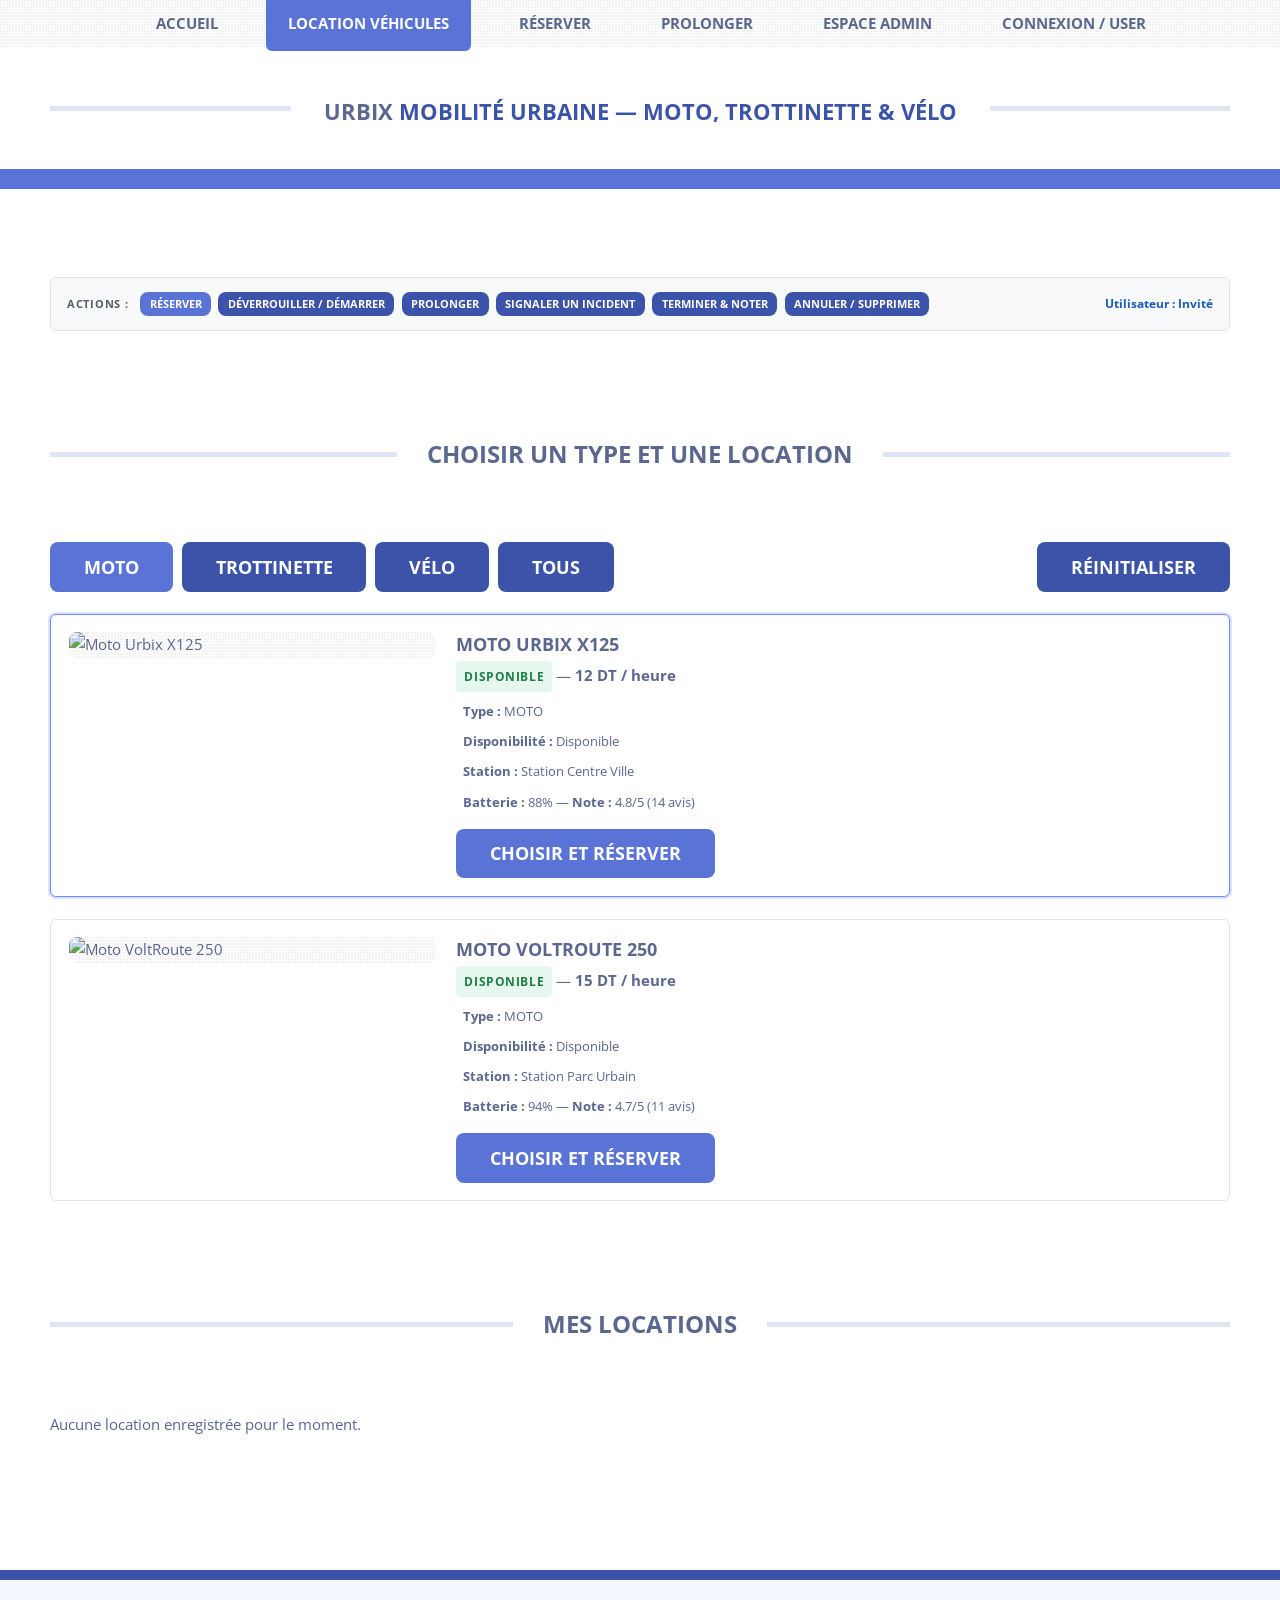
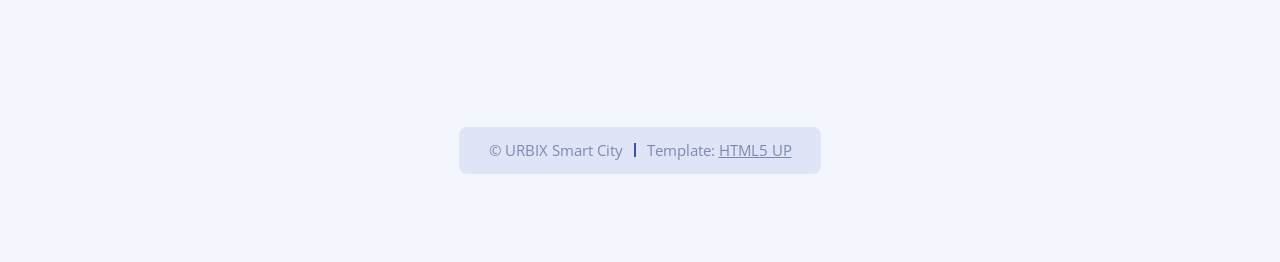
==== commit 489a09c5: "Ajout espace utilisateur au Front-Office mobilite URBIX" ====
--- a/_template/mobilite_urbix/mobilite.html
+++ b/_template/mobilite_urbix/mobilite.html
@@ -6,7 +6,7 @@
 		<meta name="viewport" content="width=device-width, initial-scale=1, user-scalable=no" />
 		<link rel="stylesheet" href="../assets/css/main.css" />
 		<style>
-			.choix-type-bar { display: flex; flex-wrap: wrap; gap: 0.6em; margin-bottom: 1.5em; }
+			.choix-type-bar { display: flex; flex-wrap: wrap; gap: 0.6em; margin-bottom: 1.5em; align-items: center; }
 			.badge-statut { display: inline-block; padding: 0.25em 0.7em; border-radius: 4px; font-size: 0.8em; font-weight: 700; text-transform: uppercase; letter-spacing: 0.05em; }
 			.statut-disponible { background: #e6f7ed; color: #1e7e46; }
 			.statut-reserve { background: #fff4e5; color: #b25e09; }
@@ -16,92 +16,111 @@
 			.vehicule-meta { list-style: none; padding: 0; margin: 0.5em 0 1em 0; font-size: 0.9em; }
 			.vehicule-meta li { margin-bottom: 0.35em; }
 			.carte-location-box { border: 1px solid #dfe3e6; border-radius: 6px; padding: 1.2em; margin-bottom: 1.5em; background: #ffffff; }
-			.carte-location-box.selectionnee { border-color: #b1ddab; box-shadow: 0 0 0 2px rgba(177, 221, 171, 0.35); }
-			.pile-liens-actions { display: flex; flex-direction: column; gap: 0.6em; }
-			.pile-liens-actions .button { width: 100%; text-align: center; }
+			.carte-location-box.selectionnee { border-color: #6c8cff; box-shadow: 0 0 0 2px rgba(108, 140, 255, 0.25); }
+			.barre-actions-haut { display: flex; flex-wrap: wrap; gap: 0.5em; padding: 0.9em 1.1em; background: #f8f9fb; border: 1px solid #dfe3e6; border-radius: 6px; margin-bottom: 1.5em; align-items: center; }
+			.barre-actions-haut .titre-barre { font-size: 0.78em; font-weight: 700; text-transform: uppercase; letter-spacing: 0.06em; color: #555e68; margin-right: 0.4em; }
+			.barre-actions-haut .button.small { padding: 0.42em 0.85em; font-size: 0.76em; height: auto; line-height: 1.3; }
 			.historique-item { border-bottom: 1px solid #e5e5e5; padding: 0.9em 0; }
 			.historique-item:last-child { border-bottom: none; }
 			.actions-ligne { display: flex; flex-wrap: wrap; gap: 0.45em; margin-top: 0.6em; }
 			.actions-ligne .button.small { padding: 0.35em 0.75em; font-size: 0.75em; height: auto; line-height: 1.4; }
 			.alerte-feedback { padding: 0.8em 1.2em; border-radius: 4px; background: #eef6ee; border: 1px solid #b1ddab; color: #234e26; margin-bottom: 1.2em; display: none; }
+
+			/* Modale Utilisateur (User) */
+			.user-modal-backdrop { position: fixed; inset: 0; background: rgba(15, 23, 42, 0.6); display: none; align-items: center; justify-content: center; z-index: 10000; padding: 1em; }
+			.user-modal-backdrop.open { display: flex; }
+			.user-modal-card { background: #ffffff; color: #2e383f; border-radius: 8px; max-width: 440px; width: 100%; padding: 1.5em; box-shadow: 0 20px 45px rgba(0, 0, 0, 0.25); position: relative; }
+			.user-modal-header { display: flex; justify-content: space-between; align-items: center; margin-bottom: 1em; border-bottom: 1px solid #e5e7eb; padding-bottom: 0.6em; }
+			.user-modal-tabs { display: flex; gap: 0.5em; margin-bottom: 1em; }
+			.user-badge-pill { font-size: 0.82em; font-weight: 700; color: #1d5bbf; }
 		</style>
 	</head>
 	<body class="is-preload">
 		<div id="page-wrapper">
 
+			<!-- Header -->
 			<header id="header">
 				<div class="logo container">
 					<div>
-						<h1><a href="../index.html" id="logo">URBIX</a></h1>
+						<h1><a href="mobilite.html" id="logo">URBIX</a></h1>
 						<p>Mobilité urbaine — Moto, Trottinette &amp; Vélo</p>
 					</div>
 				</div>
 			</header>
 
+			<!-- Nav en haut + accès User -->
 			<nav id="nav">
 				<ul>
 					<li><a href="../index.html">Accueil</a></li>
-					<li class="current"><a href="mobilite.html">Location Véhicules</a></li>
-					<li><a href="backoffice_mobilite.html">Back-Office</a></li>
-					<li><a href="prolonger.html">Prolonger</a></li>
+					<li class="current">
+						<a href="mobilite.html">Location Véhicules</a>
+						<ul>
+							<li><a href="reserver.html" id="menuReserver">Réserver</a></li>
+							<li><a href="demarrer.html" id="menuDemarrer">Déverrouiller / Démarrer</a></li>
+							<li><a href="prolonger.html" id="menuProlonger">Prolonger</a></li>
+							<li><a href="incident.html" id="menuIncident">Signaler un incident</a></li>
+							<li><a href="terminer.html" id="menuTerminer">Terminer &amp; noter</a></li>
+							<li><a href="annuler.html" id="menuAnnuler">Annuler / Supprimer</a></li>
+						</ul>
+					</li>
+					<li><a href="reserver.html" id="navReserver">Réserver</a></li>
+					<li><a href="prolonger.html" id="navProlonger">Prolonger</a></li>
+					<li><a href="backoffice_mobilite.html">Espace Admin</a></li>
+					<li><a href="#" id="btnOpenUserModal">Connexion / User</a></li>
 				</ul>
 			</nav>
 
+			<!-- Main -->
 			<section id="main">
 				<div class="container">
 					<div class="row gtr-200">
 
 						<div class="col-12">
 							<div id="feedbackBox" class="alerte-feedback"></div>
-						</div>
-
-						<!-- COLONNE GAUCHE : Liste des pages d'actions empilées -->
-						<div class="col-4 col-12-medium">
-							<div class="sidebar">
-								<section class="box">
-									<h2 class="major"><span>Pages d'actions</span></h2>
-									<div class="pile-liens-actions">
-										<a href="reserver.html" class="button small" id="lienReserver">Réserver</a>
-										<a href="demarrer.html" class="button small alt" id="lienDemarrer">Déverrouiller / Démarrer</a>
-										<a href="prolonger.html" class="button small alt" id="lienProlonger">Prolonger</a>
-										<a href="incident.html" class="button small alt" id="lienIncident">Signaler un incident</a>
-										<a href="terminer.html" class="button small alt" id="lienTerminer">Terminer &amp; noter</a>
-										<a href="annuler.html" class="button small alt" id="lienAnnuler">Annuler / Supprimer</a>
-									</div>
-								</section>
+
+							<!-- Barre d'actions rapide en haut + statut User -->
+							<div class="barre-actions-haut">
+								<span class="titre-barre">Actions :</span>
+								<a href="reserver.html" class="button small" id="lienReserver">Réserver</a>
+								<a href="demarrer.html" class="button alt small" id="lienDemarrer">Déverrouiller / Démarrer</a>
+								<a href="prolonger.html" class="button alt small" id="lienProlonger">Prolonger</a>
+								<a href="incident.html" class="button alt small" id="lienIncident">Signaler un incident</a>
+								<a href="terminer.html" class="button alt small" id="lienTerminer">Terminer &amp; noter</a>
+								<a href="annuler.html" class="button alt small" id="lienAnnuler">Annuler / Supprimer</a>
+								<span class="user-badge-pill" id="userStatusDisplay" style="margin-left: auto;">Invité</span>
 							</div>
 						</div>
 
-						<!-- COLONNE DROITE : Choix Moto / Trottinette / Vélo + Locations disponibles -->
-						<div class="col-8 col-12-medium imp-medium">
-							<div class="content">
-
-								<section class="box">
-									<h2 class="major"><span>Choisir un type et une location</span></h2>
-
-									<div class="choix-type-bar" id="filterButtons">
-										<button type="button" class="button small" data-filter="moto">Moto</button>
-										<button type="button" class="button alt small" data-filter="trottinette">Trottinette</button>
-										<button type="button" class="button alt small" data-filter="velo">Vélo</button>
-										<button type="button" class="button alt small" data-filter="tous">Tous</button>
-										<button type="button" class="button alt small" id="btnResetDemo" style="margin-left: auto;">Réinitialiser</button>
-									</div>
-
-									<div id="flotteContainer"></div>
-								</section>
-
-								<section class="box">
-									<h2 class="major"><span>Mes locations</span></h2>
-									<div id="listeLocations"></div>
-								</section>
-
-							</div>
+						<!-- Liste des véhicules -->
+						<div class="col-12">
+							<section class="box">
+								<h2 class="major"><span>Choisir un type et une location</span></h2>
+
+								<div class="choix-type-bar" id="filterButtons">
+									<button type="button" class="button small" data-filter="moto">Moto</button>
+									<button type="button" class="button alt small" data-filter="trottinette">Trottinette</button>
+									<button type="button" class="button alt small" data-filter="velo">Vélo</button>
+									<button type="button" class="button alt small" data-filter="tous">Tous</button>
+									<button type="button" class="button alt small" id="btnResetDemo" style="margin-left: auto;">Réinitialiser</button>
+								</div>
+
+								<div id="flotteContainer"></div>
+							</section>
+						</div>
+
+						<!-- Mes locations -->
+						<div class="col-12">
+							<section class="box">
+								<h2 class="major"><span>Mes locations</span></h2>
+								<div id="listeLocations"></div>
+							</section>
 						</div>
 
 					</div>
 				</div>
 			</section>
 
+			<!-- Footer -->
 			<footer id="footer">
 				<div class="container">
 					<div id="copyright">
@@ -112,6 +131,40 @@
 				</div>
 			</footer>
 
+		</div>
+
+		<!-- Modale Espace Utilisateur (User) -->
+		<div class="user-modal-backdrop" id="modalUserBackdrop" aria-hidden="true">
+			<div class="user-modal-card">
+				<div class="user-modal-header">
+					<h3 style="margin: 0;">Espace Utilisateur URBIX</h3>
+					<button type="button" class="button alt small" id="btnCloseUserModal" style="padding: 0.25em 0.65em; height: auto;">✕</button>
+				</div>
+
+				<div class="user-modal-tabs">
+					<button type="button" class="button small" id="tabLogin">Connexion</button>
+					<button type="button" class="button alt small" id="tabRegister">Inscription</button>
+				</div>
+
+				<form id="formUserAuth">
+					<div id="champNomGroup" style="display: none; margin-bottom: 0.75em;">
+						<label for="userNom">Nom complet</label>
+						<input type="text" id="userNom" placeholder="Ex: Ali Wizani" />
+					</div>
+					<div style="margin-bottom: 0.75em;">
+						<label for="userEmail">Email</label>
+						<input type="email" id="userEmail" placeholder="utilisateur@urbix.tn" required />
+					</div>
+					<div style="margin-bottom: 1em;">
+						<label for="userPassword">Mot de passe</label>
+						<input type="password" id="userPassword" placeholder="••••••••" required />
+					</div>
+					<div style="display: flex; gap: 0.5em; flex-wrap: wrap;">
+						<button type="submit" class="button small" id="btnSubmitAuth">Se connecter</button>
+						<button type="button" class="button alt small" id="btnLogoutUser" style="display: none;">Déconnexion</button>
+					</div>
+				</form>
+			</div>
 		</div>
 
 		<script src="../assets/js/jquery.min.js"></script>
@@ -124,6 +177,7 @@
 
 		<script>
 			const STORAGE_KEY = 'urbix_mobilite_state_v2';
+			const USER_STORAGE_KEY = 'urbix_current_user_v1';
 
 			const DEFAULT_IMAGES_BY_ID = {
 				V1: '../images/urbix-moto.png',
@@ -150,6 +204,8 @@
 			};
 
 			let state = loadState();
+			let currentUser = loadUser();
+			let authMode = 'login';
 			let timerInterval = null;
 
 			function loadState() {
@@ -174,6 +230,78 @@
 				localStorage.setItem(STORAGE_KEY, JSON.stringify(state));
 			}
 
+			function loadUser() {
+				try {
+					return JSON.parse(localStorage.getItem(USER_STORAGE_KEY) || 'null');
+				} catch (e) {
+					return null;
+				}
+			}
+
+			function renderUserUI() {
+				const statusEl = document.getElementById('userStatusDisplay');
+				const navBtn = document.getElementById('btnOpenUserModal');
+				const logoutBtn = document.getElementById('btnLogoutUser');
+
+				if (currentUser && currentUser.email) {
+					const label = currentUser.nom ? `${currentUser.nom} (${currentUser.email})` : currentUser.email;
+					statusEl.textContent = `Connecté : ${label}`;
+					navBtn.textContent = currentUser.nom || 'Mon Compte';
+					logoutBtn.style.display = 'inline-block';
+				} else {
+					statusEl.textContent = 'Utilisateur : Invité';
+					navBtn.textContent = 'Connexion / User';
+					logoutBtn.style.display = 'none';
+				}
+			}
+
+			function openUserModal(mode = 'login') {
+				authMode = mode;
+				document.getElementById('champNomGroup').style.display = mode === 'register' ? 'block' : 'none';
+				document.getElementById('btnSubmitAuth').textContent = mode === 'register' ? 'Créer le compte' : 'Se connecter';
+				document.getElementById('tabLogin').classList.toggle('alt', mode !== 'login');
+				document.getElementById('tabRegister').classList.toggle('alt', mode !== 'register');
+				document.getElementById('modalUserBackdrop').classList.add('open');
+			}
+
+			function closeUserModal() {
+				document.getElementById('modalUserBackdrop').classList.remove('open');
+			}
+
+			document.getElementById('btnOpenUserModal').addEventListener('click', (e) => {
+				e.preventDefault();
+				openUserModal('login');
+			});
+			document.getElementById('btnCloseUserModal').addEventListener('click', closeUserModal);
+			document.getElementById('modalUserBackdrop').addEventListener('click', (e) => {
+				if (e.target.id === 'modalUserBackdrop') closeUserModal();
+			});
+			document.getElementById('tabLogin').addEventListener('click', () => openUserModal('login'));
+			document.getElementById('tabRegister').addEventListener('click', () => openUserModal('register'));
+
+			document.getElementById('formUserAuth').addEventListener('submit', (e) => {
+				e.preventDefault();
+				const email = document.getElementById('userEmail').value.trim();
+				const nom = document.getElementById('userNom').value.trim();
+				if (!email) return;
+				currentUser = {
+					nom: nom || (currentUser && currentUser.nom) || email.split('@')[0],
+					email
+				};
+				localStorage.setItem(USER_STORAGE_KEY, JSON.stringify(currentUser));
+				renderUserUI();
+				closeUserModal();
+				showFeedback(`Bienvenue ${currentUser.nom} !`);
+			});
+
+			document.getElementById('btnLogoutUser').addEventListener('click', () => {
+				currentUser = null;
+				localStorage.removeItem(USER_STORAGE_KEY);
+				renderUserUI();
+				closeUserModal();
+				showFeedback('Vous êtes déconnecté.');
+			});
+
 			function showFeedback(message) {
 				const box = document.getElementById('feedbackBox');
 				box.textContent = message;
@@ -197,12 +325,28 @@
 			function mettreAJourLiensActions() {
 				const vParam = state.selectedVehiculeId ? `?vehicule=${encodeURIComponent(state.selectedVehiculeId)}` : '';
 				const lParam = state.selectedLocationId ? `?loc=${encodeURIComponent(state.selectedLocationId)}` : '';
-				document.getElementById('lienReserver').href = `reserver.html${vParam}`;
-				document.getElementById('lienDemarrer').href = `demarrer.html${lParam}`;
-				document.getElementById('lienProlonger').href = `prolonger.html${lParam}`;
-				document.getElementById('lienIncident').href = `incident.html${lParam}`;
-				document.getElementById('lienTerminer').href = `terminer.html${lParam}`;
-				document.getElementById('lienAnnuler').href = `annuler.html${lParam}`;
+
+				const pairs = [
+					['lienReserver', `reserver.html${vParam}`],
+					['menuReserver', `reserver.html${vParam}`],
+					['navReserver', `reserver.html${vParam}`],
+					['lienDemarrer', `demarrer.html${lParam}`],
+					['menuDemarrer', `demarrer.html${lParam}`],
+					['lienProlonger', `prolonger.html${lParam}`],
+					['menuProlonger', `prolonger.html${lParam}`],
+					['navProlonger', `prolonger.html${lParam}`],
+					['lienIncident', `incident.html${lParam}`],
+					['menuIncident', `incident.html${lParam}`],
+					['lienTerminer', `terminer.html${lParam}`],
+					['menuTerminer', `terminer.html${lParam}`],
+					['lienAnnuler', `annuler.html${lParam}`],
+					['menuAnnuler', `annuler.html${lParam}`]
+				];
+
+				pairs.forEach(([id, href]) => {
+					const el = document.getElementById(id);
+					if (el) el.href = href;
+				});
 			}
 
 			function choisirVehiculeEtAllerReserver(vehiculeId) {
@@ -330,6 +474,7 @@
 				renderFlotte();
 				renderLocations();
 				mettreAJourLiensActions();
+				renderUserUI();
 				saveState();
 			}
 
